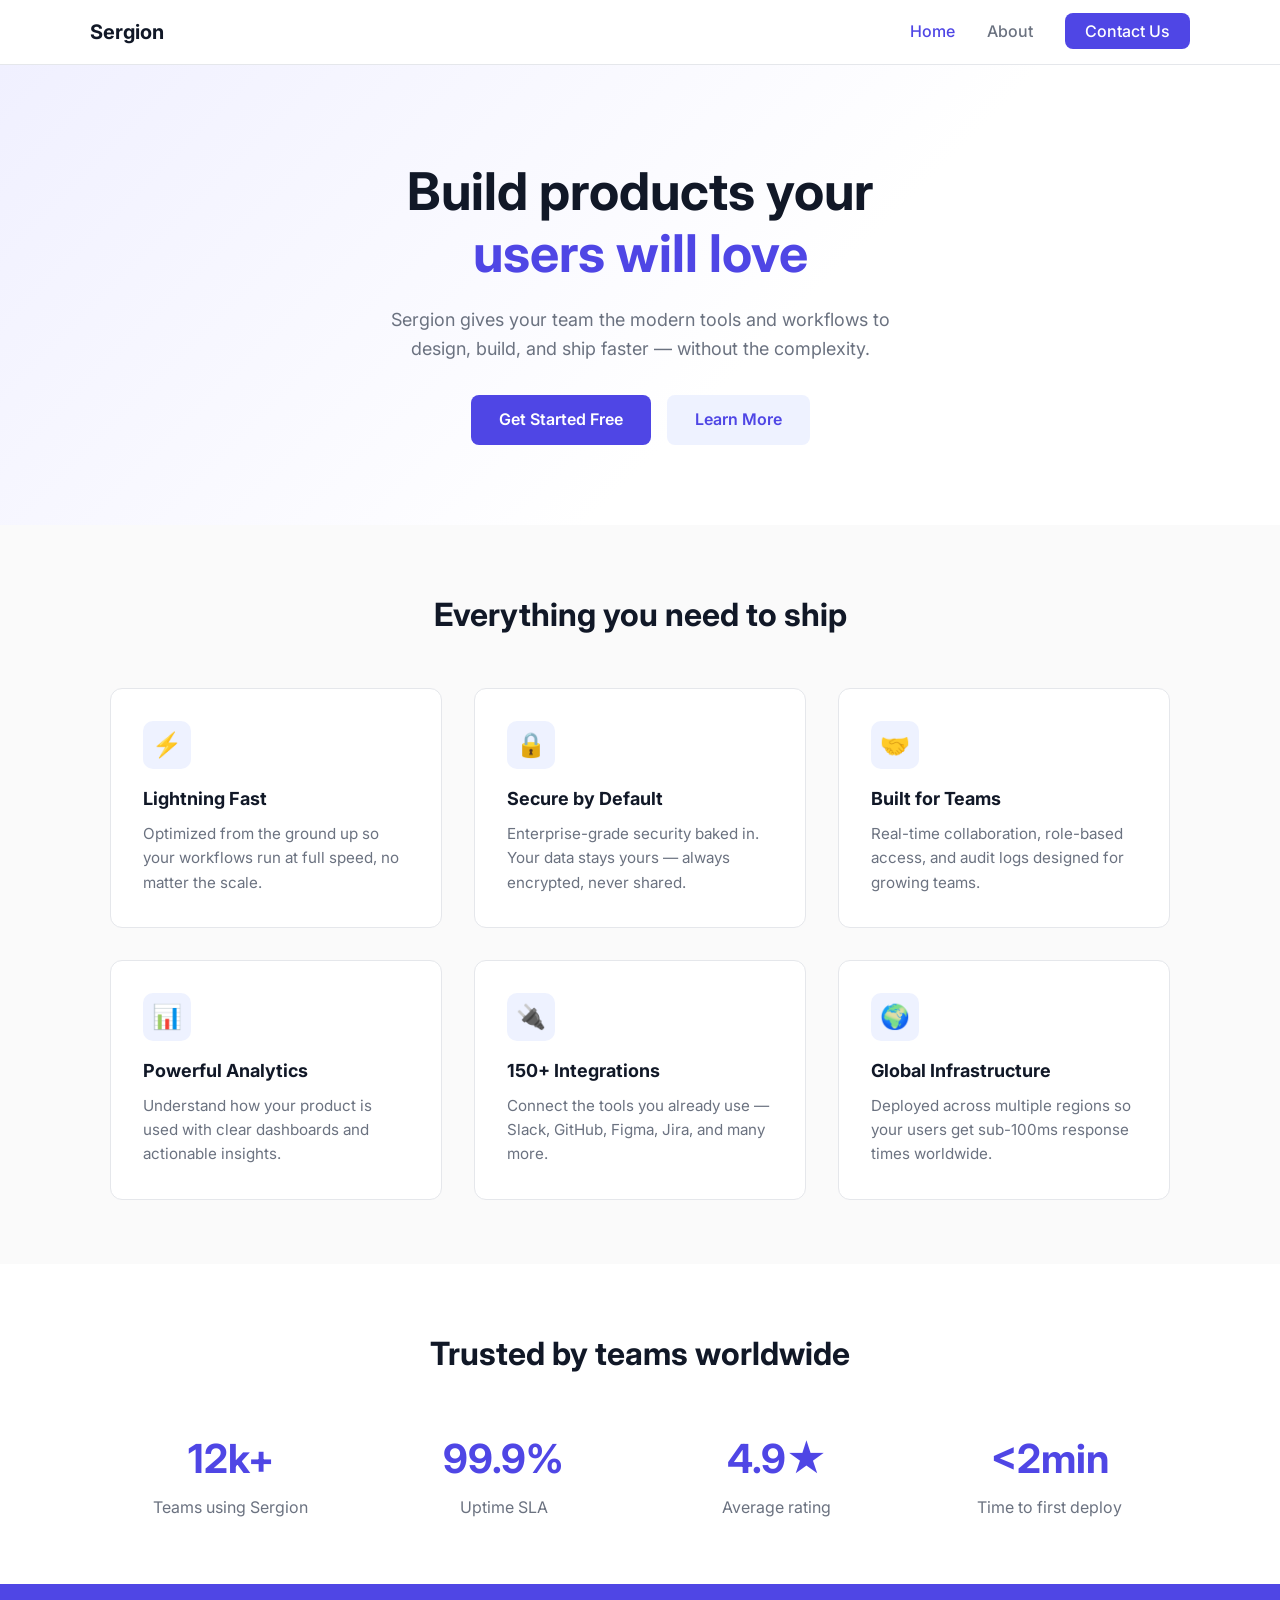
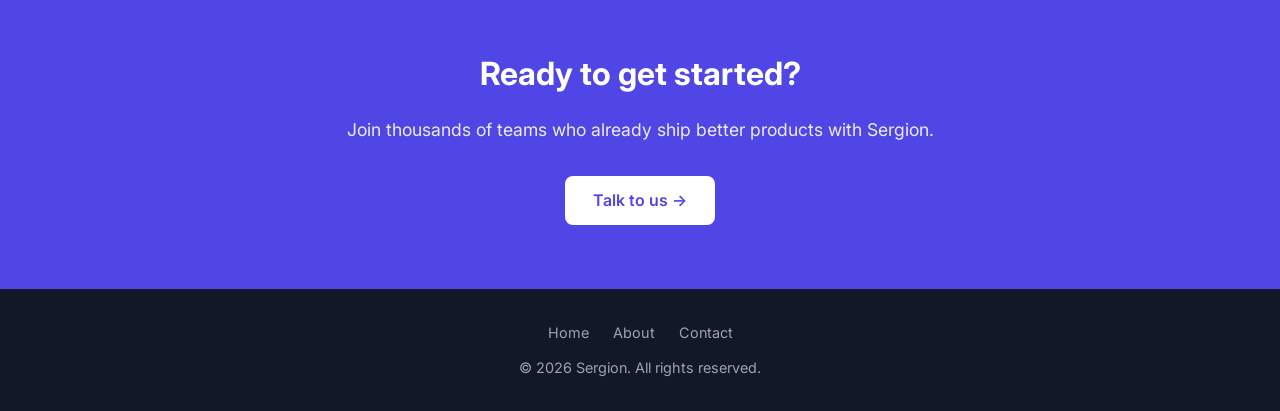
==== index.html @ 5a0c5ea1 "Add responsive website with landing page, about, and contact form - index.html: hero, features grid," ====
<!DOCTYPE html>
<html lang="en">
<head>
  <meta charset="UTF-8" />
  <meta name="viewport" content="width=device-width, initial-scale=1.0" />
  <title>Sergion — Build Something Great</title>
  <meta name="description" content="Sergion helps teams ship faster with modern tools and workflows designed for the way you work." />
  <link rel="stylesheet" href="css/styles.css" />
</head>
<body>

<nav>
  <div class="nav-inner">
    <a href="index.html" class="nav-logo">Sergion</a>
    <button class="nav-toggle" aria-label="Toggle navigation">
      <span></span><span></span><span></span>
    </button>
    <ul class="nav-links">
      <li><a href="index.html">Home</a></li>
      <li><a href="about.html">About</a></li>
      <li><a href="contact.html" class="nav-cta">Contact Us</a></li>
    </ul>
  </div>
</nav>

<!-- Hero -->
<section class="hero">
  <h1>Build products your<br><span>users will love</span></h1>
  <p>Sergion gives your team the modern tools and workflows to design, build, and ship faster — without the complexity.</p>
  <div class="hero-actions">
    <a href="contact.html" class="btn btn-primary">Get Started Free</a>
    <a href="about.html" class="btn btn-secondary">Learn More</a>
  </div>
</section>

<!-- Features -->
<section class="features">
  <div class="container">
    <h2>Everything you need to ship</h2>
    <div class="feature-grid">
      <div class="feature-card">
        <div class="feature-icon">⚡</div>
        <h3>Lightning Fast</h3>
        <p>Optimized from the ground up so your workflows run at full speed, no matter the scale.</p>
      </div>
      <div class="feature-card">
        <div class="feature-icon">🔒</div>
        <h3>Secure by Default</h3>
        <p>Enterprise-grade security baked in. Your data stays yours — always encrypted, never shared.</p>
      </div>
      <div class="feature-card">
        <div class="feature-icon">🤝</div>
        <h3>Built for Teams</h3>
        <p>Real-time collaboration, role-based access, and audit logs designed for growing teams.</p>
      </div>
      <div class="feature-card">
        <div class="feature-icon">📊</div>
        <h3>Powerful Analytics</h3>
        <p>Understand how your product is used with clear dashboards and actionable insights.</p>
      </div>
      <div class="feature-card">
        <div class="feature-icon">🔌</div>
        <h3>150+ Integrations</h3>
        <p>Connect the tools you already use — Slack, GitHub, Figma, Jira, and many more.</p>
      </div>
      <div class="feature-card">
        <div class="feature-icon">🌍</div>
        <h3>Global Infrastructure</h3>
        <p>Deployed across multiple regions so your users get sub-100ms response times worldwide.</p>
      </div>
    </div>
  </div>
</section>

<!-- Stats -->
<section style="padding: 4rem 1.25rem; background: #fff;">
  <div class="container" style="text-align: center;">
    <h2 style="font-size: 2rem; margin-bottom: 3rem;">Trusted by teams worldwide</h2>
    <div style="display: grid; grid-template-columns: repeat(auto-fit, minmax(180px, 1fr)); gap: 2rem;">
      <div>
        <div style="font-size: 2.5rem; font-weight: 700; color: var(--accent);">12k+</div>
        <div style="color: var(--muted); margin-top: 0.25rem;">Teams using Sergion</div>
      </div>
      <div>
        <div style="font-size: 2.5rem; font-weight: 700; color: var(--accent);">99.9%</div>
        <div style="color: var(--muted); margin-top: 0.25rem;">Uptime SLA</div>
      </div>
      <div>
        <div style="font-size: 2.5rem; font-weight: 700; color: var(--accent);">4.9★</div>
        <div style="color: var(--muted); margin-top: 0.25rem;">Average rating</div>
      </div>
      <div>
        <div style="font-size: 2.5rem; font-weight: 700; color: var(--accent);">&lt;2min</div>
        <div style="color: var(--muted); margin-top: 0.25rem;">Time to first deploy</div>
      </div>
    </div>
  </div>
</section>

<!-- CTA Banner -->
<section class="cta-banner">
  <h2>Ready to get started?</h2>
  <p>Join thousands of teams who already ship better products with Sergion.</p>
  <a href="contact.html" class="btn btn-white">Talk to us →</a>
</section>

<footer>
  <div class="footer-links">
    <a href="index.html">Home</a>
    <a href="about.html">About</a>
    <a href="contact.html">Contact</a>
  </div>
  <p>&copy; 2026 Sergion. All rights reserved.</p>
</footer>

<script src="js/main.js"></script>
</body>
</html>
---- css/styles.css ----
@import url('https://fonts.googleapis.com/css2?family=Inter:wght@400;500;600;700&display=swap');

*, *::before, *::after { box-sizing: border-box; margin: 0; padding: 0; }

:root {
  --accent: #4f46e5;
  --accent-dark: #3730a3;
  --accent-light: #eef2ff;
  --text: #111827;
  --muted: #6b7280;
  --border: #e5e7eb;
  --bg: #ffffff;
  --radius: 8px;
}

html { scroll-behavior: smooth; }

body {
  font-family: 'Inter', sans-serif;
  color: var(--text);
  background: var(--bg);
  line-height: 1.6;
}

a { color: var(--accent); text-decoration: none; }
a:hover { text-decoration: underline; }

img { max-width: 100%; display: block; }

/* ── Nav ── */
nav {
  position: sticky;
  top: 0;
  z-index: 100;
  background: var(--bg);
  border-bottom: 1px solid var(--border);
  padding: 0 1.25rem;
}

.nav-inner {
  max-width: 1100px;
  margin: 0 auto;
  display: flex;
  align-items: center;
  justify-content: space-between;
  height: 64px;
}

.nav-logo {
  font-weight: 700;
  font-size: 1.25rem;
  color: var(--text);
}
.nav-logo:hover { text-decoration: none; }

.nav-links {
  display: flex;
  gap: 2rem;
  list-style: none;
}

.nav-links a {
  color: var(--muted);
  font-weight: 500;
  transition: color 0.2s;
}
.nav-links a:hover, .nav-links a.active { color: var(--accent); text-decoration: none; }

.nav-cta {
  background: var(--accent);
  color: #fff !important;
  padding: 0.5rem 1.25rem;
  border-radius: var(--radius);
  font-weight: 600;
}
.nav-cta:hover { background: var(--accent-dark); text-decoration: none !important; }

.nav-toggle {
  display: none;
  background: none;
  border: none;
  cursor: pointer;
  padding: 0.5rem;
  flex-direction: column;
  gap: 5px;
}
.nav-toggle span {
  display: block;
  width: 24px;
  height: 2px;
  background: var(--text);
  border-radius: 2px;
  transition: all 0.3s;
}

/* ── Layout ── */
.container {
  max-width: 1100px;
  margin: 0 auto;
  padding: 0 1.25rem;
}

section { padding: 4rem 1.25rem; }

/* ── Buttons ── */
.btn {
  display: inline-block;
  padding: 0.75rem 1.75rem;
  border-radius: var(--radius);
  font-weight: 600;
  font-size: 1rem;
  cursor: pointer;
  transition: background 0.2s, transform 0.1s;
  border: none;
  text-decoration: none;
}
.btn:hover { transform: translateY(-1px); text-decoration: none; }
.btn-primary { background: var(--accent); color: #fff; }
.btn-primary:hover { background: var(--accent-dark); color: #fff; }
.btn-secondary { background: var(--accent-light); color: var(--accent); }
.btn-secondary:hover { background: #e0e7ff; }

/* ── Hero ── */
.hero {
  background: linear-gradient(135deg, #f0f0ff 0%, #fff 60%);
  text-align: center;
  padding: 6rem 1.25rem 5rem;
}
.hero h1 {
  font-size: 2.5rem;
  font-weight: 700;
  line-height: 1.2;
  margin-bottom: 1.25rem;
  color: var(--text);
}
.hero h1 span { color: var(--accent); }
.hero p {
  font-size: 1.125rem;
  color: var(--muted);
  max-width: 540px;
  margin: 0 auto 2rem;
}
.hero-actions { display: flex; gap: 1rem; justify-content: center; flex-wrap: wrap; }

/* ── Features ── */
.features { background: #fafafa; }
.features h2 { text-align: center; font-size: 2rem; margin-bottom: 3rem; }

.feature-grid {
  display: grid;
  grid-template-columns: 1fr;
  gap: 2rem;
  max-width: 1100px;
  margin: 0 auto;
}

.feature-card {
  background: #fff;
  border: 1px solid var(--border);
  border-radius: 12px;
  padding: 2rem;
}
.feature-icon {
  width: 48px;
  height: 48px;
  background: var(--accent-light);
  border-radius: 10px;
  display: flex;
  align-items: center;
  justify-content: center;
  margin-bottom: 1rem;
  font-size: 1.5rem;
}
.feature-card h3 { font-size: 1.125rem; margin-bottom: 0.5rem; }
.feature-card p { color: var(--muted); font-size: 0.95rem; }

/* ── CTA Banner ── */
.cta-banner {
  background: var(--accent);
  color: #fff;
  text-align: center;
  padding: 4rem 1.25rem;
}
.cta-banner h2 { font-size: 2rem; margin-bottom: 1rem; }
.cta-banner p { font-size: 1.1rem; opacity: 0.9; margin-bottom: 2rem; }
.btn-white { background: #fff; color: var(--accent); }
.btn-white:hover { background: var(--accent-light); color: var(--accent); }

/* ── About ── */
.page-hero {
  background: var(--accent-light);
  padding: 4rem 1.25rem;
  text-align: center;
}
.page-hero h1 { font-size: 2rem; margin-bottom: 0.75rem; }
.page-hero p { color: var(--muted); font-size: 1.1rem; max-width: 560px; margin: 0 auto; }

.about-content { max-width: 720px; margin: 0 auto; }
.about-content p { color: var(--muted); margin-bottom: 1.25rem; font-size: 1rem; }

.values-grid {
  display: grid;
  grid-template-columns: 1fr;
  gap: 1.5rem;
  max-width: 1100px;
  margin: 0 auto;
}
.value-card {
  border-left: 4px solid var(--accent);
  padding: 1.25rem 1.5rem;
  background: #fafafa;
  border-radius: 0 var(--radius) var(--radius) 0;
}
.value-card h3 { margin-bottom: 0.4rem; }
.value-card p { color: var(--muted); font-size: 0.95rem; margin: 0; }

.team-grid {
  display: grid;
  grid-template-columns: 1fr;
  gap: 2rem;
  max-width: 1100px;
  margin: 0 auto;
}
.team-card {
  text-align: center;
  padding: 2rem;
  border: 1px solid var(--border);
  border-radius: 12px;
}
.team-avatar {
  width: 72px;
  height: 72px;
  border-radius: 50%;
  background: var(--accent-light);
  display: flex;
  align-items: center;
  justify-content: center;
  font-size: 1.75rem;
  margin: 0 auto 1rem;
}
.team-card h3 { margin-bottom: 0.25rem; }
.team-card .role { color: var(--accent); font-size: 0.9rem; font-weight: 500; margin-bottom: 0.5rem; }
.team-card p { color: var(--muted); font-size: 0.9rem; }

/* ── Contact ── */
.contact-layout {
  display: grid;
  grid-template-columns: 1fr;
  gap: 3rem;
  max-width: 1100px;
  margin: 0 auto;
}
.contact-info h2 { font-size: 1.5rem; margin-bottom: 1rem; }
.contact-info p { color: var(--muted); margin-bottom: 1.5rem; }
.contact-detail {
  display: flex;
  gap: 0.75rem;
  align-items: flex-start;
  margin-bottom: 1rem;
}
.contact-detail .icon { font-size: 1.25rem; margin-top: 2px; }
.contact-detail p { color: var(--muted); margin: 0; font-size: 0.95rem; }

.contact-form-card {
  background: #fafafa;
  border: 1px solid var(--border);
  border-radius: 12px;
  padding: 2rem;
}
.contact-form-card h2 { font-size: 1.5rem; margin-bottom: 1.5rem; }

.form-group { margin-bottom: 1.25rem; }
.form-group label {
  display: block;
  font-weight: 500;
  font-size: 0.9rem;
  margin-bottom: 0.4rem;
}
.form-group input,
.form-group textarea,
.form-group select {
  width: 100%;
  padding: 0.65rem 0.9rem;
  border: 1px solid var(--border);
  border-radius: var(--radius);
  font-family: inherit;
  font-size: 1rem;
  background: #fff;
  transition: border-color 0.2s, box-shadow 0.2s;
}
.form-group input:focus,
.form-group textarea:focus {
  outline: none;
  border-color: var(--accent);
  box-shadow: 0 0 0 3px rgba(79,70,229,0.12);
}
.form-group textarea { resize: vertical; min-height: 130px; }
.form-group .error-msg {
  color: #dc2626;
  font-size: 0.8rem;
  margin-top: 0.3rem;
  display: none;
}
.form-group.has-error input,
.form-group.has-error textarea {
  border-color: #dc2626;
}
.form-group.has-error .error-msg { display: block; }

.form-row { display: grid; grid-template-columns: 1fr; gap: 1rem; }

.form-success {
  display: none;
  background: #dcfce7;
  border: 1px solid #86efac;
  color: #166534;
  padding: 1rem;
  border-radius: var(--radius);
  margin-top: 1rem;
}

/* ── Footer ── */
footer {
  background: var(--text);
  color: #9ca3af;
  text-align: center;
  padding: 2rem 1.25rem;
  font-size: 0.9rem;
}
footer a { color: #9ca3af; }
footer a:hover { color: #fff; }
.footer-links { display: flex; gap: 1.5rem; justify-content: center; margin-bottom: 0.75rem; flex-wrap: wrap; }

/* ── Responsive ── */
@media (min-width: 640px) {
  .form-row { grid-template-columns: 1fr 1fr; }
  .values-grid { grid-template-columns: 1fr 1fr; }
  .team-grid { grid-template-columns: 1fr 1fr; }
}

@media (min-width: 768px) {
  .hero h1 { font-size: 3.25rem; }
  .feature-grid { grid-template-columns: repeat(2, 1fr); }
  .contact-layout { grid-template-columns: 1fr 1.4fr; }
}

@media (min-width: 1024px) {
  .feature-grid { grid-template-columns: repeat(3, 1fr); }
  .team-grid { grid-template-columns: repeat(3, 1fr); }
}

@media (max-width: 640px) {
  .nav-links {
    display: none;
    position: absolute;
    top: 64px;
    left: 0;
    right: 0;
    background: var(--bg);
    border-bottom: 1px solid var(--border);
    flex-direction: column;
    gap: 0;
    padding: 0.5rem 0;
  }
  .nav-links.open { display: flex; }
  .nav-links li a {
    display: block;
    padding: 0.75rem 1.5rem;
  }
  .nav-cta { margin: 0.5rem 1.5rem 0.75rem; }
  .nav-toggle { display: flex; }
}
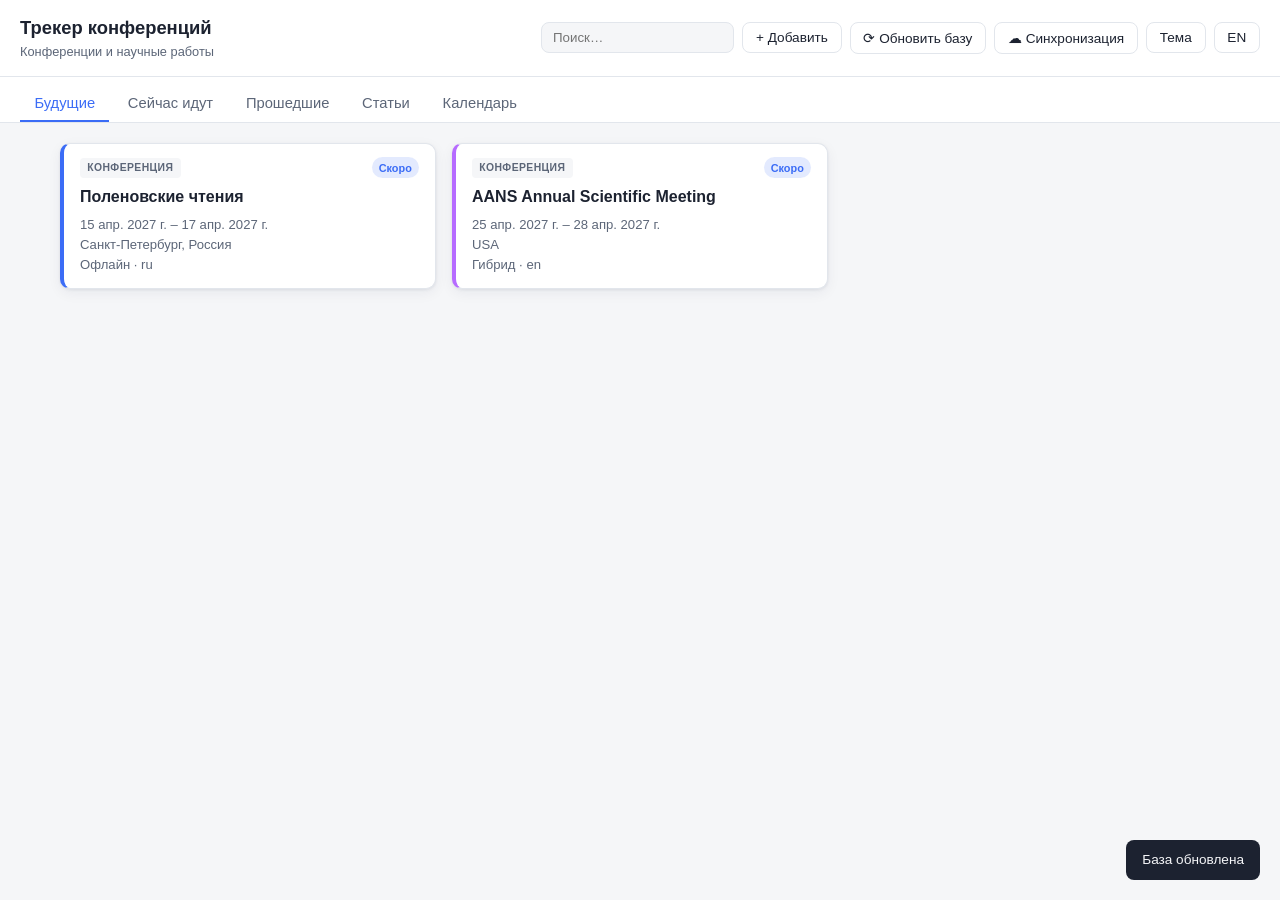
==== commit 89b0c370: "Build conference tracker app with all eight feature blocks Replace the landing page with a static co" ====
--- a/index.html
+++ b/index.html
@@ -1,118 +1,101 @@
 <!DOCTYPE html>
-<html lang="en">
+<html lang="ru">
 <head>
   <meta charset="UTF-8" />
   <meta name="viewport" content="width=device-width, initial-scale=1.0" />
-  <title>Sergion — Build Something Great</title>
-  <meta name="description" content="Sergion helps teams ship faster with modern tools and workflows designed for the way you work." />
+  <title>Conference Tracker</title>
   <link rel="stylesheet" href="css/styles.css" />
 </head>
 <body>
 
-<nav>
-  <div class="nav-inner">
-    <a href="index.html" class="nav-logo">Sergion</a>
-    <button class="nav-toggle" aria-label="Toggle navigation">
-      <span></span><span></span><span></span>
-    </button>
-    <ul class="nav-links">
-      <li><a href="index.html">Home</a></li>
-      <li><a href="about.html">About</a></li>
-      <li><a href="contact.html" class="nav-cta">Contact Us</a></li>
-    </ul>
+<header class="app-header">
+  <div class="brand">
+    <span class="brand-title" data-i18n="app.title">Трекер конференций</span>
+    <span class="brand-sub" data-i18n="app.subtitle">Конференции и научные работы</span>
   </div>
+  <div class="header-actions">
+    <input id="search" class="search" type="search" data-i18n-ph="search.placeholder" />
+    <button id="addBtn" class="btn" data-i18n="btn.add">+ Добавить</button>
+    <button id="updateBtn" class="btn" data-i18n="btn.update">⟳ Обновить базу</button>
+    <button id="syncBtn" class="btn" data-i18n="btn.sync">☁ Синхронизация</button>
+    <button id="themeBtn" class="btn" data-i18n="btn.theme">Тема</button>
+    <button id="langBtn" class="btn">EN</button>
+  </div>
+</header>
+
+<nav class="tabs">
+  <button class="tab-btn active" data-tab="future" data-i18n="tab.future">Будущие</button>
+  <button class="tab-btn" data-tab="now" data-i18n="tab.now">Сейчас идут</button>
+  <button class="tab-btn" data-tab="past" data-i18n="tab.past">Прошедшие</button>
+  <button class="tab-btn" data-tab="papers" data-i18n="tab.papers">Статьи</button>
+  <button class="tab-btn" data-tab="calendar" data-i18n="tab.calendar">Календарь</button>
 </nav>
 
-<!-- Hero -->
-<section class="hero">
-  <h1>Build products your<br><span>users will love</span></h1>
-  <p>Sergion gives your team the modern tools and workflows to design, build, and ship faster — without the complexity.</p>
-  <div class="hero-actions">
-    <a href="contact.html" class="btn btn-primary">Get Started Free</a>
-    <a href="about.html" class="btn btn-secondary">Learn More</a>
-  </div>
-</section>
+<div id="pastFilters" class="filters" hidden>
+  <select id="pastFormat"></select>
+  <select id="pastAtt"></select>
+  <select id="pastTag"></select>
+  <select id="pastSort">
+    <option value="date" data-i18n="filter.sortDate">По дате</option>
+    <option value="rating" data-i18n="filter.sortRating">По оценке</option>
+    <option value="title" data-i18n="filter.sortTitle">По названию</option>
+  </select>
+</div>
 
-<!-- Features -->
-<section class="features">
-  <div class="container">
-    <h2>Everything you need to ship</h2>
-    <div class="feature-grid">
-      <div class="feature-card">
-        <div class="feature-icon">⚡</div>
-        <h3>Lightning Fast</h3>
-        <p>Optimized from the ground up so your workflows run at full speed, no matter the scale.</p>
-      </div>
-      <div class="feature-card">
-        <div class="feature-icon">🔒</div>
-        <h3>Secure by Default</h3>
-        <p>Enterprise-grade security baked in. Your data stays yours — always encrypted, never shared.</p>
-      </div>
-      <div class="feature-card">
-        <div class="feature-icon">🤝</div>
-        <h3>Built for Teams</h3>
-        <p>Real-time collaboration, role-based access, and audit logs designed for growing teams.</p>
-      </div>
-      <div class="feature-card">
-        <div class="feature-icon">📊</div>
-        <h3>Powerful Analytics</h3>
-        <p>Understand how your product is used with clear dashboards and actionable insights.</p>
-      </div>
-      <div class="feature-card">
-        <div class="feature-icon">🔌</div>
-        <h3>150+ Integrations</h3>
-        <p>Connect the tools you already use — Slack, GitHub, Figma, Jira, and many more.</p>
-      </div>
-      <div class="feature-card">
-        <div class="feature-icon">🌍</div>
-        <h3>Global Infrastructure</h3>
-        <p>Deployed across multiple regions so your users get sub-100ms response times worldwide.</p>
-      </div>
+<main class="content">
+  <section id="tab-future" class="tab-panel"></section>
+  <section id="tab-now" class="tab-panel" hidden></section>
+  <section id="tab-past" class="tab-panel" hidden></section>
+  <section id="tab-papers" class="tab-panel" hidden></section>
+  <section id="tab-calendar" class="tab-panel" hidden></section>
+</main>
+
+<!-- Modal -->
+<div id="modal" class="modal-overlay" hidden>
+  <div class="modal">
+    <h2 id="modal-title" data-i18n="modal.addTitle">Новая запись</h2>
+    <div id="modal-form" class="modal-form"></div>
+    <div class="modal-buttons">
+      <button id="modalSave" class="btn btn-primary" data-i18n="btn.save">Сохранить</button>
+      <button id="modalCancel" class="btn" data-i18n="btn.cancel">Отмена</button>
+      <button id="modalDelete" class="btn danger" data-i18n="btn.delete">Удалить</button>
     </div>
   </div>
-</section>
+</div>
 
-<!-- Stats -->
-<section style="padding: 4rem 1.25rem; background: #fff;">
-  <div class="container" style="text-align: center;">
-    <h2 style="font-size: 2rem; margin-bottom: 3rem;">Trusted by teams worldwide</h2>
-    <div style="display: grid; grid-template-columns: repeat(auto-fit, minmax(180px, 1fr)); gap: 2rem;">
-      <div>
-        <div style="font-size: 2.5rem; font-weight: 700; color: var(--accent);">12k+</div>
-        <div style="color: var(--muted); margin-top: 0.25rem;">Teams using Sergion</div>
-      </div>
-      <div>
-        <div style="font-size: 2.5rem; font-weight: 700; color: var(--accent);">99.9%</div>
-        <div style="color: var(--muted); margin-top: 0.25rem;">Uptime SLA</div>
-      </div>
-      <div>
-        <div style="font-size: 2.5rem; font-weight: 700; color: var(--accent);">4.9★</div>
-        <div style="color: var(--muted); margin-top: 0.25rem;">Average rating</div>
-      </div>
-      <div>
-        <div style="font-size: 2.5rem; font-weight: 700; color: var(--accent);">&lt;2min</div>
-        <div style="color: var(--muted); margin-top: 0.25rem;">Time to first deploy</div>
-      </div>
+<!-- Sync panel -->
+<div id="syncPanel" class="modal-overlay" hidden>
+  <div class="modal">
+    <h2 data-i18n="sync.title">Синхронизация</h2>
+    <label class="m-field"><span data-i18n="sync.token">GitHub токен</span><input name="token" type="password" autocomplete="off"></label>
+    <p class="hint" data-i18n="sync.tokenHint">Подсказка по scope</p>
+    <label class="m-field"><span data-i18n="sync.gistId">Gist ID</span><input name="gistId" type="text"></label>
+    <div class="m-row">
+      <label class="m-field"><span data-i18n="sync.owner">Owner</span><input name="owner" type="text"></label>
+      <label class="m-field"><span data-i18n="sync.repo">Repo</span><input name="repo" type="text"></label>
+    </div>
+    <label class="m-check"><input name="auto" type="checkbox"> <span data-i18n="sync.auto">Автосинхронизация</span></label>
+    <div class="modal-buttons">
+      <button id="syncPush" class="btn" data-i18n="sync.push">Выгрузить ↑</button>
+      <button id="syncPull" class="btn" data-i18n="sync.pull">Загрузить ↓</button>
+      <button id="syncClose" class="btn" data-i18n="btn.close">Закрыть</button>
     </div>
   </div>
-</section>
+</div>
 
-<!-- CTA Banner -->
-<section class="cta-banner">
-  <h2>Ready to get started?</h2>
-  <p>Join thousands of teams who already ship better products with Sergion.</p>
-  <a href="contact.html" class="btn btn-white">Talk to us →</a>
-</section>
+<div id="toasts" class="toasts"></div>
 
-<footer>
-  <div class="footer-links">
-    <a href="index.html">Home</a>
-    <a href="about.html">About</a>
-    <a href="contact.html">Contact</a>
-  </div>
-  <p>&copy; 2026 Sergion. All rights reserved.</p>
-</footer>
-
-<script src="js/main.js"></script>
+<script src="js/i18n.js"></script>
+<script src="js/store.js"></script>
+<script src="js/render.js"></script>
+<script src="js/modal.js"></script>
+<script src="js/calendar.js"></script>
+<script src="js/import-helpers.js"></script>
+<script src="js/import-data.js"></script>
+<script src="js/import.js"></script>
+<script src="js/ics.js"></script>
+<script src="js/update.js"></script>
+<script src="js/sync.js"></script>
+<script src="js/app.js"></script>
 </body>
 </html>
--- a/css/styles.css
+++ b/css/styles.css
@@ -1,372 +1,206 @@
-@import url('https://fonts.googleapis.com/css2?family=Inter:wght@400;500;600;700&display=swap');
-
-*, *::before, *::after { box-sizing: border-box; margin: 0; padding: 0; }
+/* Conference Tracker — theme auto/light/dark, cards, table, calendar. */
 
 :root {
-  --accent: #4f46e5;
-  --accent-dark: #3730a3;
-  --accent-light: #eef2ff;
-  --text: #111827;
-  --muted: #6b7280;
-  --border: #e5e7eb;
-  --bg: #ffffff;
-  --radius: 8px;
-}
-
-html { scroll-behavior: smooth; }
+  --bg: #f5f6f8;
+  --surface: #ffffff;
+  --text: #1c2230;
+  --muted: #5c6678;
+  --border: #e2e6ec;
+  --accent: #3b6cf6;
+  --accent-2: #2b51c4;
+  --danger: #d24b4b;
+  --shadow: 0 1px 3px rgba(20,30,60,.08), 0 4px 14px rgba(20,30,60,.06);
+  --fmt-offline: #3b6cf6;
+  --fmt-online: #18a999;
+  --fmt-hybrid: #b66bff;
+  --fmt-paper: #e0883a;
+  --fmt-study: #d24b8a;
+  --ok: #2c9e5b;
+  --warn: #d99b2b;
+}
+
+@media (prefers-color-scheme: dark) {
+  :root:not([data-theme="light"]) {
+    --bg: #11151c;
+    --surface: #1a212c;
+    --text: #e6eaf1;
+    --muted: #9aa6b8;
+    --border: #2a323f;
+    --accent: #5a82ff;
+    --shadow: 0 1px 3px rgba(0,0,0,.4), 0 6px 18px rgba(0,0,0,.3);
+  }
+}
+:root[data-theme="dark"] {
+  --bg: #11151c; --surface: #1a212c; --text: #e6eaf1; --muted: #9aa6b8;
+  --border: #2a323f; --accent: #5a82ff;
+  --shadow: 0 1px 3px rgba(0,0,0,.4), 0 6px 18px rgba(0,0,0,.3);
+}
+
+* { box-sizing: border-box; }
+[hidden] { display: none !important; }
 
 body {
-  font-family: 'Inter', sans-serif;
+  margin: 0;
+  font-family: -apple-system, BlinkMacSystemFont, "Segoe UI", Roboto, Helvetica, Arial, sans-serif;
+  background: var(--bg);
   color: var(--text);
-  background: var(--bg);
-  line-height: 1.6;
-}
-
-a { color: var(--accent); text-decoration: none; }
-a:hover { text-decoration: underline; }
-
-img { max-width: 100%; display: block; }
-
-/* ── Nav ── */
-nav {
-  position: sticky;
-  top: 0;
-  z-index: 100;
-  background: var(--bg);
-  border-bottom: 1px solid var(--border);
-  padding: 0 1.25rem;
-}
-
-.nav-inner {
-  max-width: 1100px;
-  margin: 0 auto;
-  display: flex;
-  align-items: center;
-  justify-content: space-between;
-  height: 64px;
-}
-
-.nav-logo {
-  font-weight: 700;
-  font-size: 1.25rem;
-  color: var(--text);
-}
-.nav-logo:hover { text-decoration: none; }
-
-.nav-links {
-  display: flex;
-  gap: 2rem;
-  list-style: none;
-}
-
-.nav-links a {
-  color: var(--muted);
-  font-weight: 500;
-  transition: color 0.2s;
-}
-.nav-links a:hover, .nav-links a.active { color: var(--accent); text-decoration: none; }
-
-.nav-cta {
-  background: var(--accent);
-  color: #fff !important;
-  padding: 0.5rem 1.25rem;
-  border-radius: var(--radius);
-  font-weight: 600;
-}
-.nav-cta:hover { background: var(--accent-dark); text-decoration: none !important; }
-
-.nav-toggle {
-  display: none;
-  background: none;
-  border: none;
-  cursor: pointer;
-  padding: 0.5rem;
-  flex-direction: column;
-  gap: 5px;
-}
-.nav-toggle span {
-  display: block;
-  width: 24px;
-  height: 2px;
-  background: var(--text);
-  border-radius: 2px;
-  transition: all 0.3s;
-}
-
-/* ── Layout ── */
-.container {
-  max-width: 1100px;
-  margin: 0 auto;
-  padding: 0 1.25rem;
-}
-
-section { padding: 4rem 1.25rem; }
-
-/* ── Buttons ── */
+  font-size: 15px;
+  line-height: 1.5;
+}
+
+/* Header */
+.app-header {
+  display: flex; align-items: center; justify-content: space-between;
+  gap: 1rem; padding: .9rem 1.25rem; background: var(--surface);
+  border-bottom: 1px solid var(--border); flex-wrap: wrap;
+}
+.brand { display: flex; flex-direction: column; }
+.brand-title { font-weight: 700; font-size: 1.15rem; }
+.brand-sub { color: var(--muted); font-size: .8rem; }
+.header-actions { display: flex; gap: .5rem; align-items: center; flex-wrap: wrap; }
+.search {
+  padding: .45rem .7rem; border: 1px solid var(--border); border-radius: 8px;
+  background: var(--bg); color: var(--text); min-width: 180px;
+}
+
 .btn {
-  display: inline-block;
-  padding: 0.75rem 1.75rem;
-  border-radius: var(--radius);
-  font-weight: 600;
-  font-size: 1rem;
-  cursor: pointer;
-  transition: background 0.2s, transform 0.1s;
-  border: none;
-  text-decoration: none;
-}
-.btn:hover { transform: translateY(-1px); text-decoration: none; }
-.btn-primary { background: var(--accent); color: #fff; }
-.btn-primary:hover { background: var(--accent-dark); color: #fff; }
-.btn-secondary { background: var(--accent-light); color: var(--accent); }
-.btn-secondary:hover { background: #e0e7ff; }
-
-/* ── Hero ── */
-.hero {
-  background: linear-gradient(135deg, #f0f0ff 0%, #fff 60%);
-  text-align: center;
-  padding: 6rem 1.25rem 5rem;
-}
-.hero h1 {
-  font-size: 2.5rem;
-  font-weight: 700;
-  line-height: 1.2;
-  margin-bottom: 1.25rem;
-  color: var(--text);
-}
-.hero h1 span { color: var(--accent); }
-.hero p {
-  font-size: 1.125rem;
-  color: var(--muted);
-  max-width: 540px;
-  margin: 0 auto 2rem;
-}
-.hero-actions { display: flex; gap: 1rem; justify-content: center; flex-wrap: wrap; }
-
-/* ── Features ── */
-.features { background: #fafafa; }
-.features h2 { text-align: center; font-size: 2rem; margin-bottom: 3rem; }
-
-.feature-grid {
-  display: grid;
-  grid-template-columns: 1fr;
-  gap: 2rem;
-  max-width: 1100px;
-  margin: 0 auto;
-}
-
-.feature-card {
-  background: #fff;
-  border: 1px solid var(--border);
-  border-radius: 12px;
-  padding: 2rem;
-}
-.feature-icon {
-  width: 48px;
-  height: 48px;
-  background: var(--accent-light);
-  border-radius: 10px;
-  display: flex;
-  align-items: center;
-  justify-content: center;
-  margin-bottom: 1rem;
-  font-size: 1.5rem;
-}
-.feature-card h3 { font-size: 1.125rem; margin-bottom: 0.5rem; }
-.feature-card p { color: var(--muted); font-size: 0.95rem; }
-
-/* ── CTA Banner ── */
-.cta-banner {
-  background: var(--accent);
-  color: #fff;
-  text-align: center;
-  padding: 4rem 1.25rem;
-}
-.cta-banner h2 { font-size: 2rem; margin-bottom: 1rem; }
-.cta-banner p { font-size: 1.1rem; opacity: 0.9; margin-bottom: 2rem; }
-.btn-white { background: #fff; color: var(--accent); }
-.btn-white:hover { background: var(--accent-light); color: var(--accent); }
-
-/* ── About ── */
-.page-hero {
-  background: var(--accent-light);
-  padding: 4rem 1.25rem;
-  text-align: center;
-}
-.page-hero h1 { font-size: 2rem; margin-bottom: 0.75rem; }
-.page-hero p { color: var(--muted); font-size: 1.1rem; max-width: 560px; margin: 0 auto; }
-
-.about-content { max-width: 720px; margin: 0 auto; }
-.about-content p { color: var(--muted); margin-bottom: 1.25rem; font-size: 1rem; }
-
-.values-grid {
-  display: grid;
-  grid-template-columns: 1fr;
-  gap: 1.5rem;
-  max-width: 1100px;
-  margin: 0 auto;
-}
-.value-card {
-  border-left: 4px solid var(--accent);
-  padding: 1.25rem 1.5rem;
-  background: #fafafa;
-  border-radius: 0 var(--radius) var(--radius) 0;
-}
-.value-card h3 { margin-bottom: 0.4rem; }
-.value-card p { color: var(--muted); font-size: 0.95rem; margin: 0; }
-
-.team-grid {
-  display: grid;
-  grid-template-columns: 1fr;
-  gap: 2rem;
-  max-width: 1100px;
-  margin: 0 auto;
-}
-.team-card {
-  text-align: center;
-  padding: 2rem;
-  border: 1px solid var(--border);
-  border-radius: 12px;
-}
-.team-avatar {
-  width: 72px;
-  height: 72px;
-  border-radius: 50%;
-  background: var(--accent-light);
-  display: flex;
-  align-items: center;
-  justify-content: center;
-  font-size: 1.75rem;
-  margin: 0 auto 1rem;
-}
-.team-card h3 { margin-bottom: 0.25rem; }
-.team-card .role { color: var(--accent); font-size: 0.9rem; font-weight: 500; margin-bottom: 0.5rem; }
-.team-card p { color: var(--muted); font-size: 0.9rem; }
-
-/* ── Contact ── */
-.contact-layout {
-  display: grid;
-  grid-template-columns: 1fr;
-  gap: 3rem;
-  max-width: 1100px;
-  margin: 0 auto;
-}
-.contact-info h2 { font-size: 1.5rem; margin-bottom: 1rem; }
-.contact-info p { color: var(--muted); margin-bottom: 1.5rem; }
-.contact-detail {
-  display: flex;
-  gap: 0.75rem;
-  align-items: flex-start;
-  margin-bottom: 1rem;
-}
-.contact-detail .icon { font-size: 1.25rem; margin-top: 2px; }
-.contact-detail p { color: var(--muted); margin: 0; font-size: 0.95rem; }
-
-.contact-form-card {
-  background: #fafafa;
-  border: 1px solid var(--border);
-  border-radius: 12px;
-  padding: 2rem;
-}
-.contact-form-card h2 { font-size: 1.5rem; margin-bottom: 1.5rem; }
-
-.form-group { margin-bottom: 1.25rem; }
-.form-group label {
-  display: block;
-  font-weight: 500;
-  font-size: 0.9rem;
-  margin-bottom: 0.4rem;
-}
-.form-group input,
-.form-group textarea,
-.form-group select {
-  width: 100%;
-  padding: 0.65rem 0.9rem;
-  border: 1px solid var(--border);
-  border-radius: var(--radius);
-  font-family: inherit;
-  font-size: 1rem;
-  background: #fff;
-  transition: border-color 0.2s, box-shadow 0.2s;
-}
-.form-group input:focus,
-.form-group textarea:focus {
-  outline: none;
-  border-color: var(--accent);
-  box-shadow: 0 0 0 3px rgba(79,70,229,0.12);
-}
-.form-group textarea { resize: vertical; min-height: 130px; }
-.form-group .error-msg {
-  color: #dc2626;
-  font-size: 0.8rem;
-  margin-top: 0.3rem;
-  display: none;
-}
-.form-group.has-error input,
-.form-group.has-error textarea {
-  border-color: #dc2626;
-}
-.form-group.has-error .error-msg { display: block; }
-
-.form-row { display: grid; grid-template-columns: 1fr; gap: 1rem; }
-
-.form-success {
-  display: none;
-  background: #dcfce7;
-  border: 1px solid #86efac;
-  color: #166534;
-  padding: 1rem;
-  border-radius: var(--radius);
-  margin-top: 1rem;
-}
-
-/* ── Footer ── */
-footer {
-  background: var(--text);
-  color: #9ca3af;
-  text-align: center;
-  padding: 2rem 1.25rem;
-  font-size: 0.9rem;
-}
-footer a { color: #9ca3af; }
-footer a:hover { color: #fff; }
-.footer-links { display: flex; gap: 1.5rem; justify-content: center; margin-bottom: 0.75rem; flex-wrap: wrap; }
-
-/* ── Responsive ── */
-@media (min-width: 640px) {
-  .form-row { grid-template-columns: 1fr 1fr; }
-  .values-grid { grid-template-columns: 1fr 1fr; }
-  .team-grid { grid-template-columns: 1fr 1fr; }
-}
-
-@media (min-width: 768px) {
-  .hero h1 { font-size: 3.25rem; }
-  .feature-grid { grid-template-columns: repeat(2, 1fr); }
-  .contact-layout { grid-template-columns: 1fr 1.4fr; }
-}
-
-@media (min-width: 1024px) {
-  .feature-grid { grid-template-columns: repeat(3, 1fr); }
-  .team-grid { grid-template-columns: repeat(3, 1fr); }
-}
+  padding: .45rem .8rem; border: 1px solid var(--border); border-radius: 8px;
+  background: var(--surface); color: var(--text); cursor: pointer; font-size: .85rem;
+  transition: background .15s, border-color .15s;
+}
+.btn:hover { border-color: var(--accent); }
+.btn-primary { background: var(--accent); color: #fff; border-color: var(--accent); }
+.btn-primary:hover { background: var(--accent-2); }
+.btn.danger { color: var(--danger); }
+
+/* Tabs */
+.tabs { display: flex; gap: .25rem; padding: .6rem 1.25rem 0; flex-wrap: wrap; border-bottom: 1px solid var(--border); background: var(--surface); }
+.tab-btn {
+  padding: .55rem .9rem; border: none; background: none; color: var(--muted);
+  cursor: pointer; font-size: .92rem; border-bottom: 2px solid transparent; font-weight: 500;
+}
+.tab-btn.active { color: var(--accent); border-bottom-color: var(--accent); }
+
+.filters { display: flex; gap: .5rem; padding: .75rem 1.25rem 0; flex-wrap: wrap; }
+.filters select { padding: .4rem .6rem; border: 1px solid var(--border); border-radius: 8px; background: var(--surface); color: var(--text); }
+
+.content { padding: 1.25rem; max-width: 1200px; margin: 0 auto; }
+
+/* Grid + cards */
+.grid { display: grid; grid-template-columns: repeat(auto-fill, minmax(290px, 1fr)); gap: 1rem; }
+.subhead { font-size: 1rem; color: var(--muted); margin: 1.5rem 0 .5rem; }
+
+.card {
+  background: var(--surface); border: 1px solid var(--border); border-left: 4px solid var(--accent);
+  border-radius: 10px; box-shadow: var(--shadow); overflow: hidden;
+}
+.card[data-format="offline"] { border-left-color: var(--fmt-offline); }
+.card[data-format="online"] { border-left-color: var(--fmt-online); }
+.card[data-format="hybrid"] { border-left-color: var(--fmt-hybrid); }
+.card[data-format="paper"] { border-left-color: var(--fmt-paper); }
+.card[data-format="study"] { border-left-color: var(--fmt-study); }
+
+.card-head { padding: .85rem 1rem; cursor: pointer; }
+.card-top { display: flex; justify-content: space-between; align-items: center; margin-bottom: .4rem; }
+.badge { font-size: .65rem; font-weight: 700; letter-spacing: .04em; padding: .15rem .45rem; border-radius: 4px; background: var(--bg); color: var(--muted); }
+.badge-study { background: rgba(210,75,138,.14); color: var(--fmt-study); }
+.badge-paper { background: rgba(224,136,58,.14); color: var(--fmt-paper); }
+.phase { font-size: .68rem; padding: .15rem .45rem; border-radius: 999px; font-weight: 600; }
+.phase-future { background: rgba(59,108,246,.14); color: var(--accent); }
+.phase-now { background: rgba(44,158,91,.16); color: var(--ok); }
+.phase-past { background: var(--bg); color: var(--muted); }
+.card-title { margin: .1rem 0 .4rem; font-size: 1rem; }
+.card-meta { color: var(--muted); font-size: .82rem; }
+.meta-line { white-space: nowrap; overflow: hidden; text-overflow: ellipsis; }
+
+.card-body { display: none; padding: 0 1rem 1rem; border-top: 1px solid var(--border); }
+.card.open .card-body { display: block; }
+.field-block { margin-top: .75rem; }
+.field-block label { display: block; font-size: .72rem; text-transform: uppercase; letter-spacing: .04em; color: var(--muted); margin-bottom: .25rem; }
+.ro { white-space: pre-wrap; font-size: .85rem; }
+.notes-edit { width: 100%; padding: .5rem; border: 1px solid var(--border); border-radius: 8px; background: var(--bg); color: var(--text); resize: vertical; font: inherit; }
+
+.mini-row { margin-top: .75rem; display: flex; gap: .4rem; flex-wrap: wrap; }
+.btn-mini {
+  padding: .3rem .55rem; border: 1px solid var(--border); border-radius: 6px; background: var(--surface);
+  color: var(--text); cursor: pointer; font-size: .78rem; text-decoration: none; display: inline-block;
+}
+.btn-mini:hover { border-color: var(--accent); }
+.btn-mini.danger { color: var(--danger); }
+.btn-mini.active { background: var(--accent); color: #fff; border-color: var(--accent); }
+
+.brief-box { margin-top: .5rem; padding: .6rem .7rem; background: var(--bg); border-radius: 8px; font-size: .85rem; }
+
+.cal-actions { margin-top: .75rem; display: flex; gap: .4rem; align-items: center; flex-wrap: wrap; }
+.cal-actions-label { font-size: .75rem; color: var(--muted); }
+
+.card-actions { margin-top: .9rem; display: flex; gap: .4rem; }
+.links { margin-top: .75rem; display: flex; gap: .5rem; flex-wrap: wrap; }
+.lnk { font-size: .82rem; color: var(--accent); text-decoration: none; }
+.lnk:hover { text-decoration: underline; }
+
+/* Stars */
+.stars { display: inline-flex; gap: .15rem; }
+.star { cursor: pointer; color: var(--border); font-size: 1.3rem; line-height: 1; }
+.star.on { color: var(--warn); }
+
+/* Segmented attendance */
+.seg { display: inline-flex; border: 1px solid var(--border); border-radius: 8px; overflow: hidden; margin-top: .75rem; }
+.seg-btn { padding: .35rem .6rem; border: none; background: var(--surface); color: var(--muted); cursor: pointer; font-size: .78rem; border-right: 1px solid var(--border); }
+.seg-btn:last-child { border-right: none; }
+.seg-btn.active { background: var(--accent); color: #fff; }
+
+/* pills (table attendance) */
+.pill { padding: .15rem .5rem; border-radius: 999px; font-size: .72rem; font-weight: 600; }
+.att-not_visited { background: var(--bg); color: var(--muted); }
+.att-visited { background: rgba(44,158,91,.16); color: var(--ok); }
+.att-online { background: rgba(24,169,153,.16); color: var(--fmt-online); }
+
+/* Table */
+.tbl { width: 100%; border-collapse: collapse; background: var(--surface); border-radius: 10px; overflow: hidden; box-shadow: var(--shadow); }
+.tbl th, .tbl td { padding: .6rem .8rem; text-align: left; border-bottom: 1px solid var(--border); font-size: .87rem; }
+.tbl th { color: var(--muted); font-weight: 600; font-size: .75rem; text-transform: uppercase; letter-spacing: .03em; }
+.tbl tbody tr { cursor: pointer; }
+.tbl tbody tr:hover { background: var(--bg); }
+
+/* Empty / banner */
+.empty { text-align: center; color: var(--muted); padding: 3rem 1rem; }
+.banner { padding: .75rem 1rem; background: rgba(59,108,246,.1); border-radius: 8px; margin-bottom: 1rem; }
+
+/* Calendar */
+.cal-head { display: flex; align-items: center; gap: .6rem; margin-bottom: .75rem; flex-wrap: wrap; }
+.cal-title { font-weight: 700; font-size: 1.05rem; min-width: 160px; text-align: center; }
+.cal-mine { display: inline-flex; align-items: center; gap: .35rem; font-size: .82rem; color: var(--muted); margin-left: auto; }
+.cal-weekdays { display: grid; grid-template-columns: repeat(7, 1fr); gap: 4px; margin-bottom: 4px; }
+.cal-weekdays div { text-align: center; font-size: .72rem; color: var(--muted); font-weight: 600; }
+.cal-grid { display: grid; grid-template-columns: repeat(7, 1fr); gap: 4px; }
+.cal-cell { background: var(--surface); border: 1px solid var(--border); border-radius: 8px; min-height: 86px; padding: 4px; }
+.cal-cell.empty { background: transparent; border: none; }
+.cal-cell.today { border-color: var(--accent); }
+.cal-day { font-size: .75rem; color: var(--muted); margin-bottom: 2px; }
+.cal-ev { font-size: .7rem; padding: .1rem .3rem; border-radius: 4px; margin-bottom: 2px; cursor: pointer; color: #fff; background: var(--accent); white-space: nowrap; overflow: hidden; text-overflow: ellipsis; }
+.cal-ev.fmt-online { background: var(--fmt-online); }
+.cal-ev.fmt-hybrid { background: var(--fmt-hybrid); }
+.cal-ev.mine { outline: 2px solid var(--warn); outline-offset: -2px; }
+
+/* Modal */
+.modal-overlay { position: fixed; inset: 0; background: rgba(10,15,25,.5); display: flex; align-items: flex-start; justify-content: center; padding: 3rem 1rem; overflow-y: auto; z-index: 50; }
+.modal { background: var(--surface); border-radius: 12px; padding: 1.5rem; width: 100%; max-width: 560px; box-shadow: var(--shadow); }
+.modal h2 { margin-top: 0; }
+.modal-form .m-field, .modal .m-field { display: block; margin-bottom: .75rem; }
+.m-field > span { display: block; font-size: .75rem; color: var(--muted); margin-bottom: .25rem; }
+.m-field input, .m-field select, .m-field textarea { width: 100%; padding: .5rem; border: 1px solid var(--border); border-radius: 8px; background: var(--bg); color: var(--text); font: inherit; }
+.m-row { display: grid; grid-template-columns: 1fr 1fr; gap: .75rem; }
+.m-check { display: flex; align-items: center; gap: .5rem; margin: .5rem 0; font-size: .85rem; }
+.hint { font-size: .75rem; color: var(--muted); margin: -.4rem 0 .75rem; }
+.modal-buttons { display: flex; gap: .5rem; margin-top: 1rem; flex-wrap: wrap; }
+
+/* Toasts */
+.toasts { position: fixed; bottom: 1.25rem; right: 1.25rem; display: flex; flex-direction: column; gap: .5rem; z-index: 100; }
+.toast { background: var(--text); color: var(--bg); padding: .6rem 1rem; border-radius: 8px; opacity: 0; transform: translateY(10px); transition: opacity .25s, transform .25s; font-size: .85rem; }
+.toast.show { opacity: 1; transform: translateY(0); }
 
 @media (max-width: 640px) {
-  .nav-links {
-    display: none;
-    position: absolute;
-    top: 64px;
-    left: 0;
-    right: 0;
-    background: var(--bg);
-    border-bottom: 1px solid var(--border);
-    flex-direction: column;
-    gap: 0;
-    padding: 0.5rem 0;
-  }
-  .nav-links.open { display: flex; }
-  .nav-links li a {
-    display: block;
-    padding: 0.75rem 1.5rem;
-  }
-  .nav-cta { margin: 0.5rem 1.5rem 0.75rem; }
-  .nav-toggle { display: flex; }
-}
+  .m-row { grid-template-columns: 1fr; }
+  .header-actions { width: 100%; }
+}
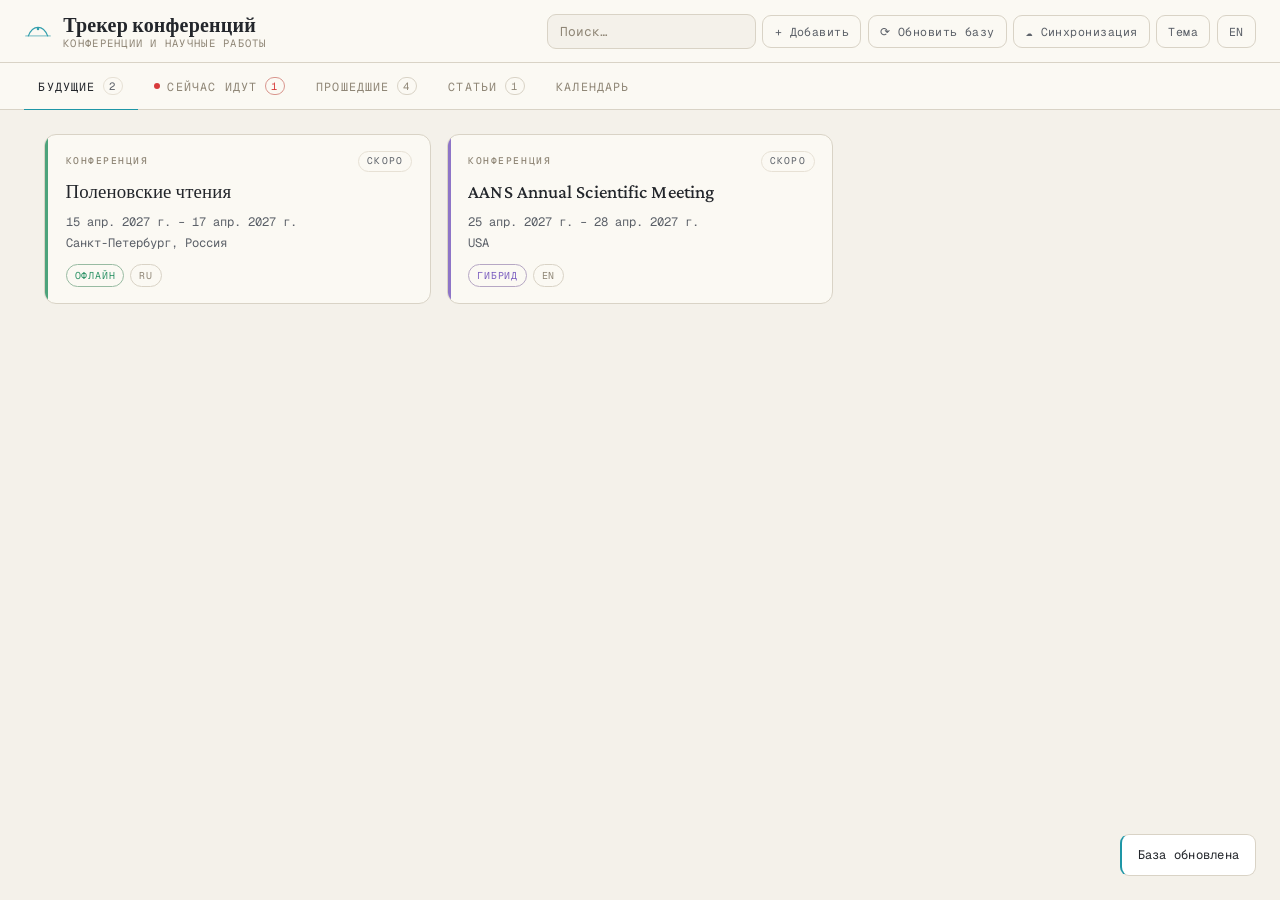
==== commit 2707fe11: "Redesign UI to Neural Cartography theme Dark clinical "instrument-atlas" aesthetic: graphite surface" ====
--- a/index.html
+++ b/index.html
@@ -4,14 +4,26 @@
   <meta charset="UTF-8" />
   <meta name="viewport" content="width=device-width, initial-scale=1.0" />
   <title>Conference Tracker</title>
+  <link rel="preconnect" href="https://fonts.googleapis.com" />
+  <link rel="preconnect" href="https://fonts.gstatic.com" crossorigin />
+  <link href="https://fonts.googleapis.com/css2?family=Crimson+Pro:ital,wght@0,400;0,500;0,600;1,400&family=Instrument+Sans:wght@400;500;600&family=Geist+Mono:wght@400;500&display=swap" rel="stylesheet" />
   <link rel="stylesheet" href="css/styles.css" />
 </head>
 <body>
 
 <header class="app-header">
   <div class="brand">
-    <span class="brand-title" data-i18n="app.title">Трекер конференций</span>
-    <span class="brand-sub" data-i18n="app.subtitle">Конференции и научные работы</span>
+    <span class="brand-mark" aria-hidden="true">
+      <svg viewBox="0 0 32 24" width="28" height="21" fill="none" stroke="currentColor" stroke-width="1.4" stroke-linecap="round">
+        <path d="M2 17 H30" stroke-opacity="0.55" />
+        <path d="M5 17 C10 4, 22 4, 27 17" />
+        <circle cx="16" cy="9.2" r="1.4" fill="currentColor" stroke="none" />
+      </svg>
+    </span>
+    <span class="brand-text">
+      <span class="brand-title" data-i18n="app.title">Трекер конференций</span>
+      <span class="brand-sub" data-i18n="app.subtitle">Конференции и научные работы</span>
+    </span>
   </div>
   <div class="header-actions">
     <input id="search" class="search" type="search" data-i18n-ph="search.placeholder" />
@@ -23,12 +35,12 @@
   </div>
 </header>
 
-<nav class="tabs">
-  <button class="tab-btn active" data-tab="future" data-i18n="tab.future">Будущие</button>
-  <button class="tab-btn" data-tab="now" data-i18n="tab.now">Сейчас идут</button>
-  <button class="tab-btn" data-tab="past" data-i18n="tab.past">Прошедшие</button>
-  <button class="tab-btn" data-tab="papers" data-i18n="tab.papers">Статьи</button>
-  <button class="tab-btn" data-tab="calendar" data-i18n="tab.calendar">Календарь</button>
+<nav class="tabs" role="tablist">
+  <button class="tab-btn active" data-tab="future" role="tab"><span data-i18n="tab.future">Будущие</span><span class="tab-count" data-count="future">0</span></button>
+  <button class="tab-btn" data-tab="now" role="tab"><span class="live-dot" aria-hidden="true"></span><span data-i18n="tab.now">Сейчас идут</span><span class="tab-count tab-count--live" data-count="now">0</span></button>
+  <button class="tab-btn" data-tab="past" role="tab"><span data-i18n="tab.past">Прошедшие</span><span class="tab-count" data-count="past">0</span></button>
+  <button class="tab-btn" data-tab="papers" role="tab"><span data-i18n="tab.papers">Статьи</span><span class="tab-count" data-count="papers">0</span></button>
+  <button class="tab-btn" data-tab="calendar" role="tab"><span data-i18n="tab.calendar">Календарь</span></button>
 </nav>
 
 <div id="pastFilters" class="filters" hidden>
--- a/css/styles.css
+++ b/css/styles.css
@@ -1,206 +1,421 @@
-/* Conference Tracker — theme auto/light/dark, cards, table, calendar. */
-
+/* Conference Tracker — Neural Cartography
+   Dark clinical "instrument-atlas" aesthetic. Dark is the primary theme;
+   light inverts surfaces; auto follows the OS. Depth via hairlines + panels,
+   not shadows. Accents appear as edges/dots, never as fills. */
+
+/* ---------------------------------------------------------------- tokens */
 :root {
-  --bg: #f5f6f8;
-  --surface: #ffffff;
-  --text: #1c2230;
-  --muted: #5c6678;
-  --border: #e2e6ec;
-  --accent: #3b6cf6;
-  --accent-2: #2b51c4;
-  --danger: #d24b4b;
-  --shadow: 0 1px 3px rgba(20,30,60,.08), 0 4px 14px rgba(20,30,60,.06);
-  --fmt-offline: #3b6cf6;
-  --fmt-online: #18a999;
-  --fmt-hybrid: #b66bff;
-  --fmt-paper: #e0883a;
-  --fmt-study: #d24b8a;
-  --ok: #2c9e5b;
-  --warn: #d99b2b;
-}
-
-@media (prefers-color-scheme: dark) {
-  :root:not([data-theme="light"]) {
-    --bg: #11151c;
-    --surface: #1a212c;
-    --text: #e6eaf1;
-    --muted: #9aa6b8;
-    --border: #2a323f;
-    --accent: #5a82ff;
-    --shadow: 0 1px 3px rgba(0,0,0,.4), 0 6px 18px rgba(0,0,0,.3);
+  /* surfaces (dark — primary) */
+  --bg:        #0D0F13;
+  --panel:     #14171C;
+  --panel-2:   #181C22;
+  --hairline:  #282E37;
+  --hairline-2:#20252D;
+
+  /* text — warm bone, never pure white */
+  --ink:       #E8E2D6;
+  --ink-dim:   #8A8F99;
+  --ink-faint: #5F6570;
+
+  /* signal codes */
+  --c-online:  #4FD1E0;
+  --c-offline: #5FBF8F;
+  --c-hybrid:  #A98BE0;
+  --c-study:   #E0A94F;
+  --c-live:    #FF5A5A;
+  --c-paper:   #4FD1E0;
+
+  /* fonts */
+  --font-display: 'Crimson Pro', Georgia, 'Times New Roman', serif;
+  --font-mono: 'Geist Mono', 'IBM Plex Mono', ui-monospace, 'SF Mono', Menlo, monospace;
+  --font-sans: 'Instrument Sans', -apple-system, BlinkMacSystemFont, 'Segoe UI', system-ui, sans-serif;
+
+  /* rhythm */
+  --r-card: 12px;
+  --r-chip: 15px;
+  --r-field: 9px;
+  --code: var(--c-offline);
+  color-scheme: dark;
+}
+
+:root[data-theme="light"] {
+  --bg:        #F4F1EA;
+  --panel:     #FBF9F3;
+  --panel-2:   #FFFFFF;
+  --hairline:  #D9D3C6;
+  --hairline-2:#E7E1D5;
+  --ink:       #23262B;
+  --ink-dim:   #5B6068;
+  --ink-faint: #8F8676;
+  --c-online:  #1E96A6;
+  --c-offline: #2F9468;
+  --c-hybrid:  #7C5FC0;
+  --c-study:   #B5812A;
+  --c-live:    #D83B3B;
+  --c-paper:   #1E96A6;
+  color-scheme: light;
+}
+@media (prefers-color-scheme: light) {
+  :root[data-theme="auto"] {
+    --bg:        #F4F1EA;
+    --panel:     #FBF9F3;
+    --panel-2:   #FFFFFF;
+    --hairline:  #D9D3C6;
+    --hairline-2:#E7E1D5;
+    --ink:       #23262B;
+    --ink-dim:   #5B6068;
+    --ink-faint: #8F8676;
+    --c-online:  #1E96A6;
+    --c-offline: #2F9468;
+    --c-hybrid:  #7C5FC0;
+    --c-study:   #B5812A;
+    --c-live:    #D83B3B;
+    --c-paper:   #1E96A6;
+    color-scheme: light;
   }
 }
-:root[data-theme="dark"] {
-  --bg: #11151c; --surface: #1a212c; --text: #e6eaf1; --muted: #9aa6b8;
-  --border: #2a323f; --accent: #5a82ff;
-  --shadow: 0 1px 3px rgba(0,0,0,.4), 0 6px 18px rgba(0,0,0,.3);
-}
-
+
+/* code color per format */
+.card[data-format="online"], .cal-ev.fmt-online { --code: var(--c-online); }
+.card[data-format="offline"] { --code: var(--c-offline); }
+.card[data-format="hybrid"], .cal-ev.fmt-hybrid { --code: var(--c-hybrid); }
+.card[data-format="study"] { --code: var(--c-study); }
+.card[data-format="paper"] { --code: var(--c-paper); }
+
+/* ---------------------------------------------------------------- base */
 * { box-sizing: border-box; }
 [hidden] { display: none !important; }
 
+html { -webkit-text-size-adjust: 100%; }
 body {
   margin: 0;
-  font-family: -apple-system, BlinkMacSystemFont, "Segoe UI", Roboto, Helvetica, Arial, sans-serif;
+  font-family: var(--font-sans);
   background: var(--bg);
-  color: var(--text);
+  color: var(--ink);
   font-size: 15px;
-  line-height: 1.5;
-}
-
-/* Header */
+  line-height: 1.55;
+  font-feature-settings: "ss01";
+  -webkit-font-smoothing: antialiased;
+}
+
+::selection { background: color-mix(in srgb, var(--c-online) 32%, transparent); }
+
+::-webkit-scrollbar { width: 11px; height: 11px; }
+::-webkit-scrollbar-track { background: transparent; }
+::-webkit-scrollbar-thumb { background: var(--hairline); border-radius: 6px; border: 3px solid var(--bg); }
+::-webkit-scrollbar-thumb:hover { background: var(--ink-faint); }
+
+a { color: inherit; }
+
+.mono { font-family: var(--font-mono); font-variant-numeric: tabular-nums; }
+
+/* ---------------------------------------------------------------- header */
 .app-header {
   display: flex; align-items: center; justify-content: space-between;
-  gap: 1rem; padding: .9rem 1.25rem; background: var(--surface);
-  border-bottom: 1px solid var(--border); flex-wrap: wrap;
-}
-.brand { display: flex; flex-direction: column; }
-.brand-title { font-weight: 700; font-size: 1.15rem; }
-.brand-sub { color: var(--muted); font-size: .8rem; }
-.header-actions { display: flex; gap: .5rem; align-items: center; flex-wrap: wrap; }
+  gap: 1rem; padding: .85rem 1.5rem;
+  background: var(--panel);
+  border-bottom: 1px solid var(--hairline);
+  flex-wrap: wrap;
+  position: sticky; top: 0; z-index: 20;
+}
+.brand { display: flex; align-items: center; gap: .7rem; }
+.brand-mark { color: var(--c-online); display: inline-flex; opacity: .9; }
+.brand-text { display: flex; flex-direction: column; line-height: 1.15; }
+.brand-title { font-family: var(--font-display); font-weight: 600; font-size: 1.25rem; letter-spacing: .01em; }
+.brand-sub { font-family: var(--font-mono); color: var(--ink-faint); font-size: .66rem; letter-spacing: .12em; text-transform: uppercase; }
+
+.header-actions { display: flex; gap: .4rem; align-items: center; flex-wrap: wrap; }
 .search {
-  padding: .45rem .7rem; border: 1px solid var(--border); border-radius: 8px;
-  background: var(--bg); color: var(--text); min-width: 180px;
-}
+  font-family: var(--font-mono); font-size: .8rem;
+  padding: .5rem .75rem; border: 1px solid var(--hairline); border-radius: var(--r-field);
+  background: var(--bg); color: var(--ink); min-width: 190px;
+  transition: border-color .15s ease, box-shadow .15s ease;
+}
+.search::placeholder { color: var(--ink-faint); }
+.search:focus { outline: none; border-color: var(--c-online); box-shadow: 0 0 0 3px color-mix(in srgb, var(--c-online) 18%, transparent); }
 
 .btn {
-  padding: .45rem .8rem; border: 1px solid var(--border); border-radius: 8px;
-  background: var(--surface); color: var(--text); cursor: pointer; font-size: .85rem;
-  transition: background .15s, border-color .15s;
-}
-.btn:hover { border-color: var(--accent); }
-.btn-primary { background: var(--accent); color: #fff; border-color: var(--accent); }
-.btn-primary:hover { background: var(--accent-2); }
-.btn.danger { color: var(--danger); }
-
-/* Tabs */
-.tabs { display: flex; gap: .25rem; padding: .6rem 1.25rem 0; flex-wrap: wrap; border-bottom: 1px solid var(--border); background: var(--surface); }
+  font-family: var(--font-mono); font-size: .72rem; letter-spacing: .04em;
+  padding: .5rem .7rem; border: 1px solid var(--hairline); border-radius: var(--r-field);
+  background: transparent; color: var(--ink-dim); cursor: pointer;
+  transition: color .15s ease, border-color .15s ease, box-shadow .15s ease, background .15s ease;
+}
+.btn:hover { color: var(--ink); border-color: color-mix(in srgb, var(--c-online) 55%, var(--hairline)); box-shadow: 0 0 0 3px color-mix(in srgb, var(--c-online) 10%, transparent); }
+.btn:focus-visible { outline: none; border-color: var(--c-online); box-shadow: 0 0 0 3px color-mix(in srgb, var(--c-online) 22%, transparent); }
+.btn-primary { background: color-mix(in srgb, var(--c-online) 18%, transparent); color: var(--ink); border-color: color-mix(in srgb, var(--c-online) 55%, var(--hairline)); }
+.btn-primary:hover { background: color-mix(in srgb, var(--c-online) 26%, transparent); }
+.btn.danger { color: var(--c-live); border-color: color-mix(in srgb, var(--c-live) 35%, var(--hairline)); }
+.btn.danger:hover { box-shadow: 0 0 0 3px color-mix(in srgb, var(--c-live) 12%, transparent); border-color: var(--c-live); }
+
+/* ---------------------------------------------------------------- tabs */
+.tabs {
+  display: flex; gap: .15rem; padding: 0 1.5rem; flex-wrap: wrap;
+  border-bottom: 1px solid var(--hairline); background: var(--panel);
+  position: sticky; top: 54px; z-index: 19;
+}
 .tab-btn {
-  padding: .55rem .9rem; border: none; background: none; color: var(--muted);
-  cursor: pointer; font-size: .92rem; border-bottom: 2px solid transparent; font-weight: 500;
-}
-.tab-btn.active { color: var(--accent); border-bottom-color: var(--accent); }
-
-.filters { display: flex; gap: .5rem; padding: .75rem 1.25rem 0; flex-wrap: wrap; }
-.filters select { padding: .4rem .6rem; border: 1px solid var(--border); border-radius: 8px; background: var(--surface); color: var(--text); }
-
-.content { padding: 1.25rem; max-width: 1200px; margin: 0 auto; }
-
-/* Grid + cards */
-.grid { display: grid; grid-template-columns: repeat(auto-fill, minmax(290px, 1fr)); gap: 1rem; }
-.subhead { font-size: 1rem; color: var(--muted); margin: 1.5rem 0 .5rem; }
-
+  display: inline-flex; align-items: center; gap: .45rem;
+  font-family: var(--font-mono); font-size: .73rem; letter-spacing: .1em; text-transform: uppercase;
+  padding: .85rem .9rem; border: none; background: none; color: var(--ink-faint);
+  cursor: pointer; border-bottom: 1.5px solid transparent; margin-bottom: -1px;
+  transition: color .15s ease, border-color .15s ease;
+}
+.tab-btn:hover { color: var(--ink-dim); }
+.tab-btn.active { color: var(--ink); border-bottom-color: var(--c-online); }
+.tab-btn:focus-visible { outline: none; color: var(--ink); box-shadow: inset 0 -2px 0 var(--c-online); }
+.tab-count {
+  font-size: .66rem; color: var(--ink-faint); font-variant-numeric: tabular-nums;
+  padding: .05rem .35rem; border: 1px solid var(--hairline); border-radius: var(--r-chip); line-height: 1.4;
+}
+.tab-btn.active .tab-count { color: var(--ink-dim); border-color: var(--hairline-2); }
+.tab-count.is-zero { opacity: .4; }
+.tab-count--live { color: var(--c-live); border-color: color-mix(in srgb, var(--c-live) 40%, var(--hairline)); }
+.tab-count--live.is-zero { color: var(--ink-faint); border-color: var(--hairline); }
+.live-dot { width: 6px; height: 6px; border-radius: 50%; background: var(--c-live); box-shadow: 0 0 0 0 color-mix(in srgb, var(--c-live) 70%, transparent); animation: pulse 2s ease-out infinite; }
+@keyframes pulse { 0% { box-shadow: 0 0 0 0 color-mix(in srgb, var(--c-live) 55%, transparent); } 70% { box-shadow: 0 0 0 6px transparent; } 100% { box-shadow: 0 0 0 0 transparent; } }
+
+/* ---------------------------------------------------------------- filters */
+.filters { display: flex; gap: .5rem; padding: 1rem 1.5rem 0; flex-wrap: wrap; }
+.filter-select, .filters select {
+  font-family: var(--font-mono); font-size: .74rem; letter-spacing: .03em;
+  padding: .45rem .7rem; border: 1px solid var(--hairline); border-radius: var(--r-field);
+  background: var(--panel); color: var(--ink-dim);
+  appearance: none; -webkit-appearance: none;
+  background-image: linear-gradient(45deg, transparent 50%, var(--ink-faint) 50%), linear-gradient(135deg, var(--ink-faint) 50%, transparent 50%);
+  background-position: calc(100% - 14px) 52%, calc(100% - 9px) 52%;
+  background-size: 5px 5px, 5px 5px; background-repeat: no-repeat;
+  padding-right: 1.8rem; cursor: pointer;
+  transition: border-color .15s ease, box-shadow .15s ease, color .15s ease;
+}
+.filters select:hover { color: var(--ink); }
+.filters select:focus { outline: none; border-color: var(--c-online); box-shadow: 0 0 0 3px color-mix(in srgb, var(--c-online) 16%, transparent); }
+
+/* ---------------------------------------------------------------- content */
+.content { padding: 1.5rem; max-width: 1240px; margin: 0 auto; }
+.grid { display: grid; grid-template-columns: repeat(auto-fill, minmax(300px, 1fr)); gap: 1rem; }
+.subhead {
+  font-family: var(--font-mono); font-size: .7rem; letter-spacing: .16em; text-transform: uppercase;
+  color: var(--ink-faint); margin: 2rem 0 .9rem; display: flex; align-items: center; gap: .75rem; font-weight: 500;
+}
+.subhead::after { content: ""; flex: 1; height: 1px; background: var(--hairline); }
+
+/* ---------------------------------------------------------------- cards */
 .card {
-  background: var(--surface); border: 1px solid var(--border); border-left: 4px solid var(--accent);
-  border-radius: 10px; box-shadow: var(--shadow); overflow: hidden;
-}
-.card[data-format="offline"] { border-left-color: var(--fmt-offline); }
-.card[data-format="online"] { border-left-color: var(--fmt-online); }
-.card[data-format="hybrid"] { border-left-color: var(--fmt-hybrid); }
-.card[data-format="paper"] { border-left-color: var(--fmt-paper); }
-.card[data-format="study"] { border-left-color: var(--fmt-study); }
-
-.card-head { padding: .85rem 1rem; cursor: pointer; }
-.card-top { display: flex; justify-content: space-between; align-items: center; margin-bottom: .4rem; }
-.badge { font-size: .65rem; font-weight: 700; letter-spacing: .04em; padding: .15rem .45rem; border-radius: 4px; background: var(--bg); color: var(--muted); }
-.badge-study { background: rgba(210,75,138,.14); color: var(--fmt-study); }
-.badge-paper { background: rgba(224,136,58,.14); color: var(--fmt-paper); }
-.phase { font-size: .68rem; padding: .15rem .45rem; border-radius: 999px; font-weight: 600; }
-.phase-future { background: rgba(59,108,246,.14); color: var(--accent); }
-.phase-now { background: rgba(44,158,91,.16); color: var(--ok); }
-.phase-past { background: var(--bg); color: var(--muted); }
-.card-title { margin: .1rem 0 .4rem; font-size: 1rem; }
-.card-meta { color: var(--muted); font-size: .82rem; }
+  display: flex; background: var(--panel);
+  border: 1px solid var(--hairline); border-radius: var(--r-card);
+  overflow: hidden;
+  transition: border-color .18s ease, background .18s ease, transform .18s ease;
+}
+.card:hover { border-color: color-mix(in srgb, var(--code) 45%, var(--hairline)); background: var(--panel-2); }
+.card.open { background: var(--panel-2); border-color: color-mix(in srgb, var(--code) 35%, var(--hairline)); }
+.strip { width: 3px; flex: 0 0 3px; background: var(--code); opacity: .85; }
+.card:hover .strip, .card.open .strip { opacity: 1; }
+.card-inner { flex: 1; min-width: 0; }
+
+.card-head { padding: 1rem 1.1rem; cursor: pointer; }
+.card-top { display: flex; justify-content: space-between; align-items: center; gap: .5rem; margin-bottom: .55rem; }
+.badge {
+  font-family: var(--font-mono); font-size: .6rem; font-weight: 500; letter-spacing: .16em;
+  color: var(--ink-faint);
+}
+.badge-study { color: var(--c-study); }
+.badge-paper { color: var(--c-paper); }
+.phase {
+  font-family: var(--font-mono); font-size: .6rem; letter-spacing: .12em; text-transform: uppercase;
+  padding: .12rem .5rem; border-radius: var(--r-chip); border: 1px solid var(--hairline); color: var(--ink-faint);
+}
+.phase-future { color: var(--ink-dim); border-color: var(--hairline-2); }
+.phase-now { color: var(--c-live); border-color: color-mix(in srgb, var(--c-live) 40%, var(--hairline)); }
+.phase-past { color: var(--ink-faint); }
+
+.card-title {
+  font-family: var(--font-display); font-weight: 500; font-size: 1.18rem; line-height: 1.25;
+  margin: .1rem 0 .55rem; letter-spacing: .005em;
+}
+.card-meta { font-family: var(--font-mono); color: var(--ink-dim); font-size: .76rem; font-variant-numeric: tabular-nums; display: flex; flex-direction: column; gap: .15rem; }
 .meta-line { white-space: nowrap; overflow: hidden; text-overflow: ellipsis; }
 
-.card-body { display: none; padding: 0 1rem 1rem; border-top: 1px solid var(--border); }
-.card.open .card-body { display: block; }
-.field-block { margin-top: .75rem; }
-.field-block label { display: block; font-size: .72rem; text-transform: uppercase; letter-spacing: .04em; color: var(--muted); margin-bottom: .25rem; }
-.ro { white-space: pre-wrap; font-size: .85rem; }
-.notes-edit { width: 100%; padding: .5rem; border: 1px solid var(--border); border-radius: 8px; background: var(--bg); color: var(--text); resize: vertical; font: inherit; }
-
-.mini-row { margin-top: .75rem; display: flex; gap: .4rem; flex-wrap: wrap; }
+.chips { display: flex; gap: .35rem; flex-wrap: wrap; margin-top: .7rem; }
+.chip {
+  font-family: var(--font-mono); font-size: .62rem; letter-spacing: .08em; text-transform: uppercase;
+  padding: .18rem .5rem; border-radius: var(--r-chip); border: 1px solid var(--hairline); color: var(--ink-dim);
+}
+.chip--format { color: var(--code); border-color: color-mix(in srgb, var(--code) 38%, var(--hairline)); }
+.chip--lang { color: var(--ink-faint); }
+
+/* expanded body */
+.card-body { display: none; padding: 0 1.1rem 1.1rem; border-top: 1px solid var(--hairline-2); }
+.card.open .card-body { display: block; animation: fade .18s ease; }
+@keyframes fade { from { opacity: 0; transform: translateY(-3px); } to { opacity: 1; transform: none; } }
+
+.field-block { margin-top: 1rem; }
+.field-block > label {
+  display: block; font-family: var(--font-mono); font-size: .6rem; letter-spacing: .14em;
+  text-transform: uppercase; color: var(--ink-faint); margin-bottom: .35rem;
+}
+.ro { white-space: pre-wrap; font-size: .85rem; color: var(--ink-dim); }
+.notes-edit {
+  width: 100%; font-family: var(--font-sans); font-size: .85rem;
+  padding: .6rem .7rem; border: 1px solid var(--hairline); border-radius: var(--r-field);
+  background: var(--bg); color: var(--ink); resize: vertical;
+  transition: border-color .15s ease, box-shadow .15s ease;
+}
+.notes-edit:focus { outline: none; border-color: var(--c-online); box-shadow: 0 0 0 3px color-mix(in srgb, var(--c-online) 16%, transparent); }
+
+.mini-row { margin-top: 1rem; display: flex; gap: .4rem; flex-wrap: wrap; }
 .btn-mini {
-  padding: .3rem .55rem; border: 1px solid var(--border); border-radius: 6px; background: var(--surface);
-  color: var(--text); cursor: pointer; font-size: .78rem; text-decoration: none; display: inline-block;
-}
-.btn-mini:hover { border-color: var(--accent); }
-.btn-mini.danger { color: var(--danger); }
-.btn-mini.active { background: var(--accent); color: #fff; border-color: var(--accent); }
-
-.brief-box { margin-top: .5rem; padding: .6rem .7rem; background: var(--bg); border-radius: 8px; font-size: .85rem; }
-
-.cal-actions { margin-top: .75rem; display: flex; gap: .4rem; align-items: center; flex-wrap: wrap; }
-.cal-actions-label { font-size: .75rem; color: var(--muted); }
-
-.card-actions { margin-top: .9rem; display: flex; gap: .4rem; }
-.links { margin-top: .75rem; display: flex; gap: .5rem; flex-wrap: wrap; }
-.lnk { font-size: .82rem; color: var(--accent); text-decoration: none; }
-.lnk:hover { text-decoration: underline; }
-
-/* Stars */
-.stars { display: inline-flex; gap: .15rem; }
-.star { cursor: pointer; color: var(--border); font-size: 1.3rem; line-height: 1; }
-.star.on { color: var(--warn); }
-
-/* Segmented attendance */
-.seg { display: inline-flex; border: 1px solid var(--border); border-radius: 8px; overflow: hidden; margin-top: .75rem; }
-.seg-btn { padding: .35rem .6rem; border: none; background: var(--surface); color: var(--muted); cursor: pointer; font-size: .78rem; border-right: 1px solid var(--border); }
+  font-family: var(--font-mono); font-size: .68rem; letter-spacing: .03em;
+  padding: .35rem .6rem; border: 1px solid var(--hairline); border-radius: var(--r-field);
+  background: transparent; color: var(--ink-dim); cursor: pointer; text-decoration: none; display: inline-block;
+  transition: color .15s ease, border-color .15s ease, box-shadow .15s ease;
+}
+.btn-mini:hover { color: var(--ink); border-color: var(--ink-faint); }
+.btn-mini.danger { color: var(--c-live); border-color: color-mix(in srgb, var(--c-live) 30%, var(--hairline)); }
+.btn-mini.active { color: var(--c-study); border-color: color-mix(in srgb, var(--c-study) 50%, var(--hairline)); box-shadow: 0 0 0 3px color-mix(in srgb, var(--c-study) 10%, transparent); }
+
+.brief-btn { color: var(--ink-dim); }
+.brief-box {
+  margin-top: .6rem; padding: .6rem .8rem; font-size: .85rem; color: var(--ink-dim);
+  background: var(--bg); border-left: 2px solid var(--code); border-radius: 0 var(--r-field) var(--r-field) 0;
+}
+
+.cal-actions { margin-top: 1rem; display: flex; gap: .4rem; align-items: center; flex-wrap: wrap; }
+.cal-actions-label { font-family: var(--font-mono); font-size: .6rem; letter-spacing: .12em; text-transform: uppercase; color: var(--ink-faint); }
+
+.card-actions { margin-top: 1.1rem; display: flex; gap: .4rem; padding-top: .9rem; border-top: 1px solid var(--hairline-2); }
+.links { margin-top: 1rem; display: flex; gap: .9rem; flex-wrap: wrap; }
+.lnk { font-family: var(--font-mono); font-size: .72rem; letter-spacing: .03em; color: var(--c-online); text-decoration: none; border-bottom: 1px solid transparent; transition: border-color .15s ease; }
+.lnk:hover { border-bottom-color: currentColor; }
+
+/* stars */
+.stars { display: inline-flex; gap: .2rem; }
+.star { cursor: pointer; color: var(--ink-faint); font-size: 1.25rem; line-height: 1; transition: color .12s ease, transform .12s ease; }
+.star:hover { transform: scale(1.12); }
+.star.on { color: var(--c-study); }
+
+/* attendance segment */
+.seg { display: inline-flex; border: 1px solid var(--hairline); border-radius: var(--r-field); overflow: hidden; margin-top: 1rem; }
+.seg-btn {
+  font-family: var(--font-mono); font-size: .66rem; letter-spacing: .04em;
+  padding: .4rem .65rem; border: none; background: transparent; color: var(--ink-faint); cursor: pointer;
+  border-right: 1px solid var(--hairline); transition: color .15s ease, background .15s ease;
+}
 .seg-btn:last-child { border-right: none; }
-.seg-btn.active { background: var(--accent); color: #fff; }
-
-/* pills (table attendance) */
-.pill { padding: .15rem .5rem; border-radius: 999px; font-size: .72rem; font-weight: 600; }
-.att-not_visited { background: var(--bg); color: var(--muted); }
-.att-visited { background: rgba(44,158,91,.16); color: var(--ok); }
-.att-online { background: rgba(24,169,153,.16); color: var(--fmt-online); }
-
-/* Table */
-.tbl { width: 100%; border-collapse: collapse; background: var(--surface); border-radius: 10px; overflow: hidden; box-shadow: var(--shadow); }
-.tbl th, .tbl td { padding: .6rem .8rem; text-align: left; border-bottom: 1px solid var(--border); font-size: .87rem; }
-.tbl th { color: var(--muted); font-weight: 600; font-size: .75rem; text-transform: uppercase; letter-spacing: .03em; }
-.tbl tbody tr { cursor: pointer; }
-.tbl tbody tr:hover { background: var(--bg); }
-
-/* Empty / banner */
-.empty { text-align: center; color: var(--muted); padding: 3rem 1rem; }
-.banner { padding: .75rem 1rem; background: rgba(59,108,246,.1); border-radius: 8px; margin-bottom: 1rem; }
-
-/* Calendar */
-.cal-head { display: flex; align-items: center; gap: .6rem; margin-bottom: .75rem; flex-wrap: wrap; }
-.cal-title { font-weight: 700; font-size: 1.05rem; min-width: 160px; text-align: center; }
-.cal-mine { display: inline-flex; align-items: center; gap: .35rem; font-size: .82rem; color: var(--muted); margin-left: auto; }
-.cal-weekdays { display: grid; grid-template-columns: repeat(7, 1fr); gap: 4px; margin-bottom: 4px; }
-.cal-weekdays div { text-align: center; font-size: .72rem; color: var(--muted); font-weight: 600; }
-.cal-grid { display: grid; grid-template-columns: repeat(7, 1fr); gap: 4px; }
-.cal-cell { background: var(--surface); border: 1px solid var(--border); border-radius: 8px; min-height: 86px; padding: 4px; }
-.cal-cell.empty { background: transparent; border: none; }
-.cal-cell.today { border-color: var(--accent); }
-.cal-day { font-size: .75rem; color: var(--muted); margin-bottom: 2px; }
-.cal-ev { font-size: .7rem; padding: .1rem .3rem; border-radius: 4px; margin-bottom: 2px; cursor: pointer; color: #fff; background: var(--accent); white-space: nowrap; overflow: hidden; text-overflow: ellipsis; }
-.cal-ev.fmt-online { background: var(--fmt-online); }
-.cal-ev.fmt-hybrid { background: var(--fmt-hybrid); }
-.cal-ev.mine { outline: 2px solid var(--warn); outline-offset: -2px; }
-
-/* Modal */
-.modal-overlay { position: fixed; inset: 0; background: rgba(10,15,25,.5); display: flex; align-items: flex-start; justify-content: center; padding: 3rem 1rem; overflow-y: auto; z-index: 50; }
-.modal { background: var(--surface); border-radius: 12px; padding: 1.5rem; width: 100%; max-width: 560px; box-shadow: var(--shadow); }
-.modal h2 { margin-top: 0; }
-.modal-form .m-field, .modal .m-field { display: block; margin-bottom: .75rem; }
-.m-field > span { display: block; font-size: .75rem; color: var(--muted); margin-bottom: .25rem; }
-.m-field input, .m-field select, .m-field textarea { width: 100%; padding: .5rem; border: 1px solid var(--border); border-radius: 8px; background: var(--bg); color: var(--text); font: inherit; }
-.m-row { display: grid; grid-template-columns: 1fr 1fr; gap: .75rem; }
-.m-check { display: flex; align-items: center; gap: .5rem; margin: .5rem 0; font-size: .85rem; }
-.hint { font-size: .75rem; color: var(--muted); margin: -.4rem 0 .75rem; }
-.modal-buttons { display: flex; gap: .5rem; margin-top: 1rem; flex-wrap: wrap; }
-
-/* Toasts */
-.toasts { position: fixed; bottom: 1.25rem; right: 1.25rem; display: flex; flex-direction: column; gap: .5rem; z-index: 100; }
-.toast { background: var(--text); color: var(--bg); padding: .6rem 1rem; border-radius: 8px; opacity: 0; transform: translateY(10px); transition: opacity .25s, transform .25s; font-size: .85rem; }
-.toast.show { opacity: 1; transform: translateY(0); }
-
-@media (max-width: 640px) {
+.seg-btn:hover { color: var(--ink-dim); }
+.seg-btn.active { color: var(--ink); background: color-mix(in srgb, var(--c-offline) 16%, transparent); }
+.seg-btn.att-online.active { background: color-mix(in srgb, var(--c-online) 16%, transparent); }
+.seg-btn.att-not_visited.active { background: color-mix(in srgb, var(--ink-faint) 18%, transparent); }
+
+/* attendance pill (table) */
+.pill { font-family: var(--font-mono); font-size: .62rem; letter-spacing: .06em; padding: .15rem .55rem; border-radius: var(--r-chip); border: 1px solid var(--hairline); }
+.att-not_visited { color: var(--ink-faint); }
+.att-visited { color: var(--c-offline); border-color: color-mix(in srgb, var(--c-offline) 38%, var(--hairline)); }
+.att-online { color: var(--c-online); border-color: color-mix(in srgb, var(--c-online) 38%, var(--hairline)); }
+
+/* ---------------------------------------------------------------- table */
+.tbl { width: 100%; border-collapse: collapse; background: var(--panel); border: 1px solid var(--hairline); border-radius: var(--r-card); overflow: hidden; }
+.tbl th, .tbl td { padding: .7rem .95rem; text-align: left; border-bottom: 1px solid var(--hairline-2); }
+.tbl th {
+  font-family: var(--font-mono); font-size: .6rem; letter-spacing: .12em; text-transform: uppercase;
+  color: var(--ink-faint); font-weight: 500; background: var(--panel);
+}
+.tbl td { font-size: .84rem; color: var(--ink-dim); }
+.tbl td:first-child { color: var(--ink); font-family: var(--font-display); font-size: .98rem; }
+.tbl td:nth-child(2), .tbl td:nth-child(5) { font-family: var(--font-mono); font-variant-numeric: tabular-nums; font-size: .76rem; }
+.tbl td:nth-child(5) { color: var(--c-study); letter-spacing: .1em; }
+.tbl tbody tr { cursor: pointer; transition: background .14s ease; }
+.tbl tbody tr:hover { background: var(--panel-2); }
+.tbl tbody tr:last-child td { border-bottom: none; }
+
+/* ---------------------------------------------------------------- empty/banner */
+.empty {
+  text-align: center; color: var(--ink-faint); padding: 4rem 1rem;
+  font-family: var(--font-mono); font-size: .8rem; letter-spacing: .04em;
+  border: 1px dashed var(--hairline); border-radius: var(--r-card);
+}
+.banner {
+  padding: .7rem 1rem; border: 1px solid var(--hairline); border-left: 2px solid var(--c-live);
+  border-radius: var(--r-field); margin-bottom: 1.2rem; color: var(--ink-dim); font-size: .85rem;
+}
+.now-banner {
+  display: flex; align-items: center; gap: .65rem; margin-bottom: 1.4rem;
+  padding: .65rem 1rem; background: var(--panel); border: 1px solid var(--hairline);
+  border-left: 2px solid var(--c-live); border-radius: var(--r-field);
+}
+.now-banner-text { font-family: var(--font-mono); font-size: .68rem; letter-spacing: .14em; text-transform: uppercase; color: var(--ink-dim); font-variant-numeric: tabular-nums; }
+
+/* ---------------------------------------------------------------- calendar */
+.cal-head { display: flex; align-items: center; gap: .6rem; margin-bottom: 1rem; flex-wrap: wrap; }
+.cal-title { font-family: var(--font-display); font-weight: 600; font-size: 1.1rem; min-width: 180px; text-align: center; font-variant-numeric: tabular-nums; }
+.cal-mine { display: inline-flex; align-items: center; gap: .4rem; font-family: var(--font-mono); font-size: .68rem; letter-spacing: .06em; text-transform: uppercase; color: var(--ink-faint); margin-left: auto; cursor: pointer; }
+.cal-mine input { accent-color: var(--c-study); }
+.cal-weekdays { display: grid; grid-template-columns: repeat(7, 1fr); gap: 5px; margin-bottom: 5px; }
+.cal-weekdays div { text-align: center; font-family: var(--font-mono); font-size: .6rem; letter-spacing: .1em; text-transform: uppercase; color: var(--ink-faint); }
+.cal-grid { display: grid; grid-template-columns: repeat(7, 1fr); gap: 5px; }
+.cal-cell { background: var(--panel); border: 1px solid var(--hairline-2); border-radius: var(--r-field); min-height: 92px; padding: 6px; transition: border-color .15s ease; }
+.cal-cell.empty { background: transparent; border-color: transparent; }
+.cal-cell.today { border-color: color-mix(in srgb, var(--c-online) 55%, var(--hairline)); }
+.cal-day { font-family: var(--font-mono); font-size: .68rem; color: var(--ink-faint); margin-bottom: 4px; font-variant-numeric: tabular-nums; }
+.cal-cell.today .cal-day { color: var(--c-online); }
+.cal-ev {
+  font-family: var(--font-mono); font-size: .64rem; letter-spacing: .02em;
+  padding: .12rem .35rem; border-radius: 4px; margin-bottom: 3px; cursor: pointer;
+  color: var(--ink); background: color-mix(in srgb, var(--c-offline) 16%, transparent);
+  border-left: 2px solid var(--c-offline);
+  white-space: nowrap; overflow: hidden; text-overflow: ellipsis;
+  transition: background .14s ease;
+}
+.cal-ev.fmt-online { background: color-mix(in srgb, var(--c-online) 16%, transparent); border-left-color: var(--c-online); }
+.cal-ev.fmt-hybrid { background: color-mix(in srgb, var(--c-hybrid) 16%, transparent); border-left-color: var(--c-hybrid); }
+.cal-ev:hover { background: color-mix(in srgb, var(--code, var(--c-offline)) 28%, transparent); }
+.cal-ev.mine { box-shadow: inset 0 0 0 1px color-mix(in srgb, var(--c-study) 60%, transparent); border-left-color: var(--c-study); }
+
+/* ---------------------------------------------------------------- modal */
+.modal-overlay { position: fixed; inset: 0; background: color-mix(in srgb, var(--bg) 78%, black); backdrop-filter: blur(3px); display: flex; align-items: flex-start; justify-content: center; padding: 3.5rem 1rem; overflow-y: auto; z-index: 60; }
+.modal { background: var(--panel); border: 1px solid var(--hairline); border-radius: var(--r-card); padding: 1.75rem; width: 100%; max-width: 580px; }
+.modal h2 { font-family: var(--font-display); font-weight: 600; font-size: 1.4rem; margin: 0 0 1.25rem; }
+.modal-form .m-field, .modal .m-field { display: block; margin-bottom: .9rem; }
+.m-field > span { display: block; font-family: var(--font-mono); font-size: .6rem; letter-spacing: .12em; text-transform: uppercase; color: var(--ink-faint); margin-bottom: .35rem; }
+.m-field input, .m-field select, .m-field textarea {
+  width: 100%; font-family: var(--font-sans); font-size: .88rem;
+  padding: .55rem .7rem; border: 1px solid var(--hairline); border-radius: var(--r-field);
+  background: var(--bg); color: var(--ink);
+  transition: border-color .15s ease, box-shadow .15s ease;
+}
+.m-field input:focus, .m-field select:focus, .m-field textarea:focus { outline: none; border-color: var(--c-online); box-shadow: 0 0 0 3px color-mix(in srgb, var(--c-online) 16%, transparent); }
+.m-row { display: grid; grid-template-columns: 1fr 1fr; gap: .9rem; }
+.m-check { display: flex; align-items: center; gap: .55rem; margin: .6rem 0; font-family: var(--font-mono); font-size: .76rem; color: var(--ink-dim); }
+.m-check input { accent-color: var(--c-online); }
+.hint { font-family: var(--font-mono); font-size: .68rem; line-height: 1.5; color: var(--ink-faint); margin: -.3rem 0 .9rem; }
+.modal-buttons { display: flex; gap: .5rem; margin-top: 1.4rem; flex-wrap: wrap; padding-top: 1.2rem; border-top: 1px solid var(--hairline-2); }
+
+/* ---------------------------------------------------------------- toasts */
+.toasts { position: fixed; bottom: 1.5rem; right: 1.5rem; display: flex; flex-direction: column; gap: .5rem; z-index: 100; }
+.toast {
+  font-family: var(--font-mono); font-size: .76rem; letter-spacing: .02em;
+  background: var(--panel-2); color: var(--ink); padding: .65rem 1rem;
+  border: 1px solid var(--hairline); border-left: 2px solid var(--c-online); border-radius: var(--r-field);
+  opacity: 0; transform: translateX(12px); transition: opacity .2s ease, transform .2s ease;
+}
+.toast.show { opacity: 1; transform: none; }
+
+/* ---------------------------------------------------------------- a11y / motion / responsive */
+:focus-visible { outline: none; }
+.btn-mini:focus-visible, .seg-btn:focus-visible, .star:focus-visible, .lnk:focus-visible, .filters select:focus-visible {
+  outline: 2px solid color-mix(in srgb, var(--c-online) 70%, transparent); outline-offset: 2px; border-radius: 4px;
+}
+
+@media (prefers-reduced-motion: reduce) {
+  * { animation: none !important; transition: none !important; }
+  .live-dot { animation: none; }
+}
+
+@media (max-width: 720px) {
+  .app-header { padding: .75rem 1rem; }
+  .tabs { padding: 0 1rem; top: 0; }
+  .content { padding: 1rem; }
+  .grid { grid-template-columns: 1fr; }
   .m-row { grid-template-columns: 1fr; }
-  .header-actions { width: 100%; }
-}
+  .search { min-width: 0; flex: 1; }
+  .table-wrap, .tbl-scroll { overflow-x: auto; }
+}
